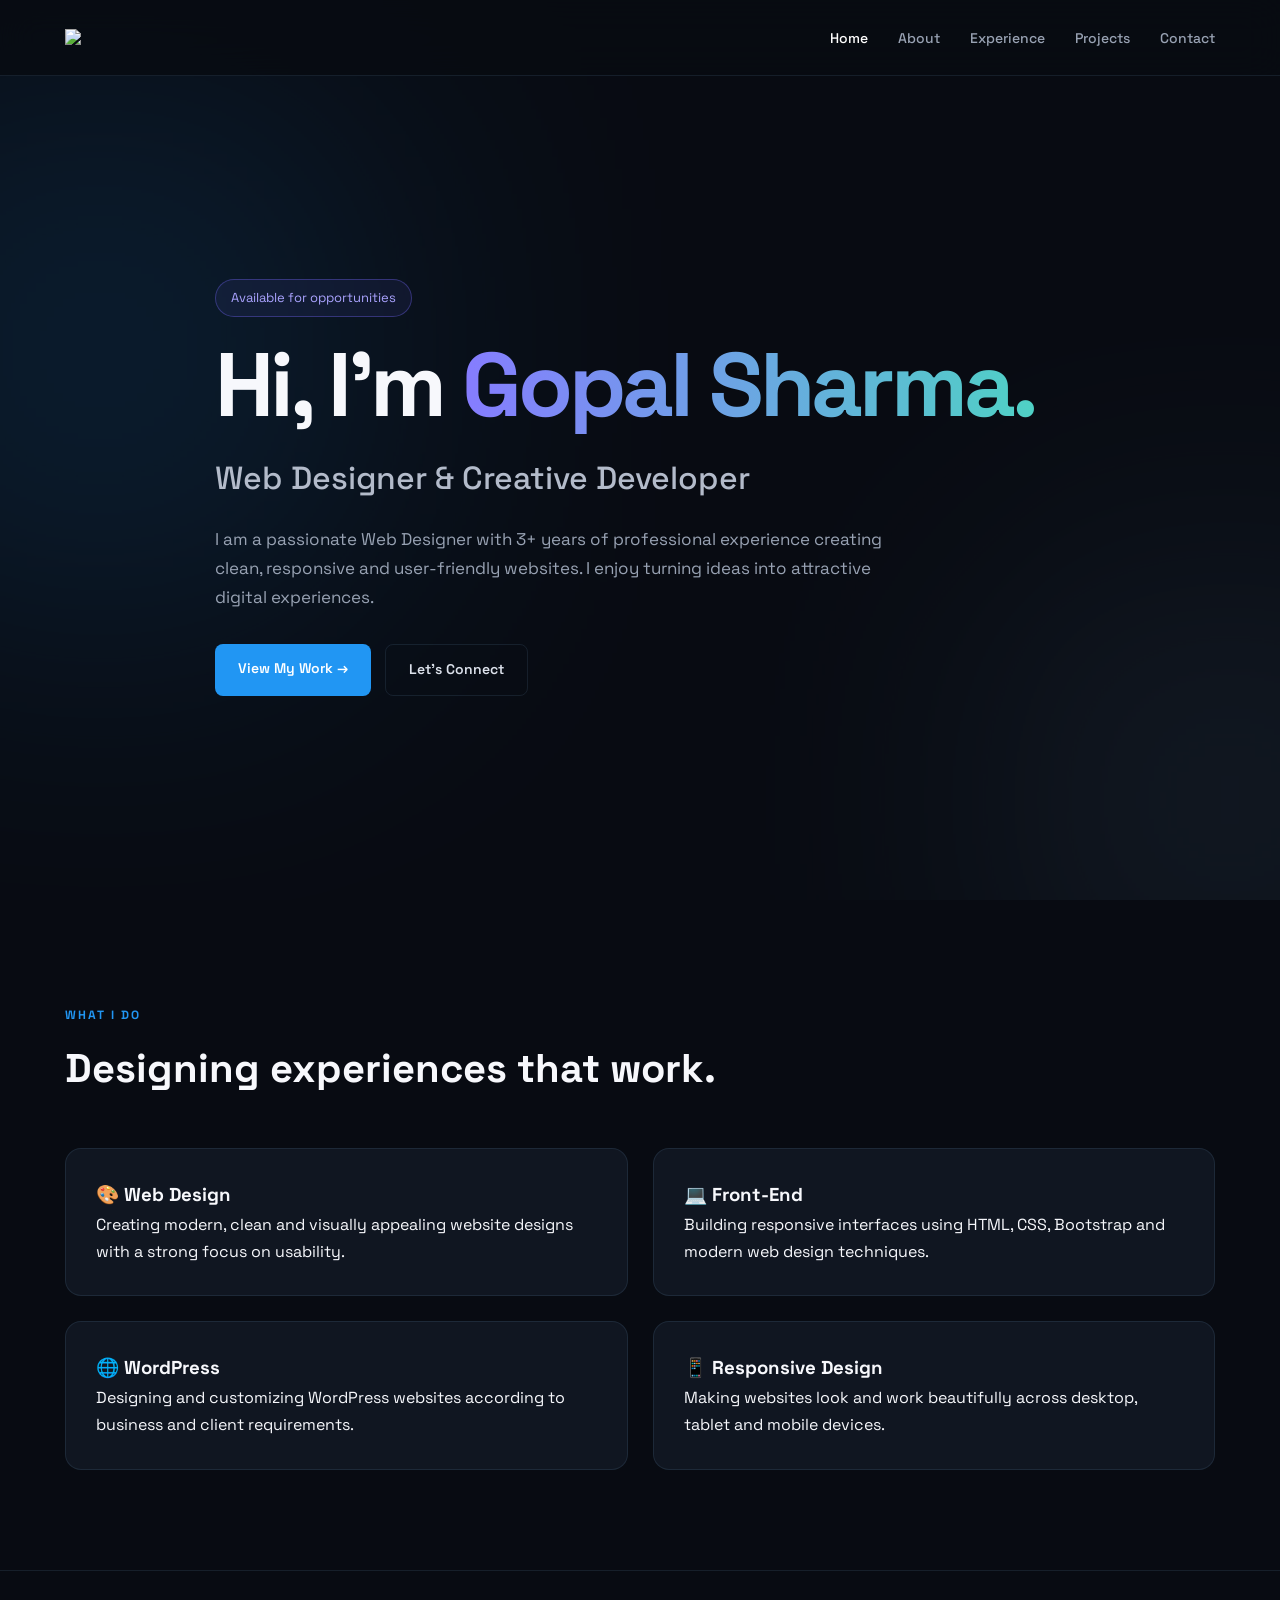
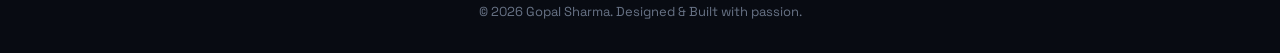
==== index.html @ 0bacd946 "Update index.html" ====
<!DOCTYPE html>
<html lang="en">
<head>
    <meta charset="UTF-8">
    <meta name="viewport" content="width=device-width, initial-scale=1.0">
    <title>Gopal Sharma | Web Designer</title>
    <meta name="description" content="Gopal Sharma - Web Designer with 3+ years of experience in HTML, CSS, Bootstrap and WordPress.">
    <link rel="stylesheet" href="style.css"> 
</head>

<body>

<nav class="navbar">
    <div class="container nav-inner">
        <a href="index.html" class="logo"><img src="images/logo.png"></a>

        <button class="menu-btn">☰</button>

        <ul class="nav-links">
            <li><a href="index.html" class="active">Home</a></li>
            <li><a href="about.html">About</a></li>
            <li><a href="experience.html">Experience</a></li>
            <li><a href="projects.html">Projects</a></li>
            <li><a href="contact.html">Contact</a></li>
        </ul>
    </div>
</nav>

<section class="hero">
    <div class="container hero-content">

        <span class="badge">Available for opportunities</span>

        <h1>
            Hi, I'm <span class="gradient">Gopal Sharma.</span>
        </h1>

        <h2>Web Designer & Creative Developer</h2>

        <p>
            I am a passionate Web Designer with 3+ years of professional
            experience creating clean, responsive and user-friendly websites.
            I enjoy turning ideas into attractive digital experiences.
        </p>

        <div class="buttons">
            <a href="projects.html" class="btn btn-primary">
                View My Work →
            </a>

            <a href="contact.html" class="btn btn-outline">
                Let's Connect
            </a>
        </div>

    </div>
</section>

<section>
    <div class="container">

        <div class="section-title">
            <small>What I Do</small>
            <h2>Designing experiences that work.</h2>
        </div>

        <div class="project-grid">

            <div class="card">
                <h3>🎨 Web Design</h3>
                <p>
                    Creating modern, clean and visually appealing
                    website designs with a strong focus on usability.
                </p>
            </div>

            <div class="card">
                <h3>💻 Front-End</h3>
                <p>
                    Building responsive interfaces using HTML, CSS,
                    Bootstrap and modern web design techniques.
                </p>
            </div>

            <div class="card">
                <h3>🌐 WordPress</h3>
                <p>
                    Designing and customizing WordPress websites
                    according to business and client requirements.
                </p>
            </div>

            <div class="card">
                <h3>📱 Responsive Design</h3>
                <p>
                    Making websites look and work beautifully across
                    desktop, tablet and mobile devices.
                </p>
            </div>

        </div>

    </div>
</section>

<footer>
    <div class="container">
        © 2026 Gopal Sharma. Designed & Built with passion.
    </div>
</footer>

<script src="script.js"></script>
</body>
</html>
---- style.css ----
@import url('https://fonts.googleapis.com/css2?family=Cinzel:wght@400..900&family=Cormorant+Garamond:ital,wght@0,300..700;1,300..700&family=Roboto:ital,wght@0,100..900;1,100..900&family=Space+Grotesk:wght@300..700&display=swap');
:root {
    /* Background */
    --bg: #080B12;
    --bg-soft: #0B1018;

    /* Cards */
    --card: #101621;
    --card2: #141B28;

    /* Text */
    --text: #F7F8FC;
    --muted: #98A2B3;
    --muted-light: #B8C0CF;

    /* Blue Brand Palette */
    --primary: #2196F3;
    --primary-dark: #0D47A1;
    --secondary: #90CAF9;
    --highlight: #E3F2FD;

    /* Gradient */
    --gradient: linear-gradient(
        100deg,
        #0D47A1 0%,
        #2196F3 50%,
        #90CAF9 100%
    );

    /* Borders */
    --border: rgba(144, 202, 249, 0.10);
    --border-hover: rgba(33, 150, 243, 0.50);

    --max: 1150px;
}

* {
    margin: 0;
    padding: 0;
    box-sizing: border-box;
}

html {
    scroll-behavior: smooth;
}

body {
    font-family: "Space Grotesk", sans-serif;
    background: var(--bg);
    color: var(--text);
    line-height: 1.7;
}

a {
    color: inherit;
    text-decoration: none;
}

img {
    max-width: 100%;
}

.container {
    width: min(var(--max), 90%);
    margin: auto;
}

/* ================= NAVBAR ================= */

.navbar {
    position: fixed;
    top: 0;
    left: 0;
    width: 100%;
    z-index: 1000;
    background: rgba(8, 11, 18, .82);
    backdrop-filter: blur(18px);
    border-bottom: 1px solid var(--border);
}

.nav-inner {
    height: 75px;
    display: flex;
    align-items: center;
    justify-content: space-between;
}

.logo {
    font-size: 24px;
    font-weight: 800;
}

.logo span {
    color: var(--primary);
}

.nav-links {
    display: flex;
    gap: 30px;
    list-style: none;
}

.nav-links a {
    color: var(--muted);
    font-size: 14px;
    font-weight: 500;
    transition: .3s;
}

.nav-links a:hover,
.nav-links a.active {
    color: white;
}

.menu-btn {
    display: none;
    border: 0;
    background: transparent;
    color: white;
    font-size: 28px;
    cursor: pointer;
}

/* ================= HERO ================= */

.hero {
    min-height: 100vh;
    display: flex;
    align-items: center;
    position: relative;
    overflow: hidden;
}

.hero:before {
    content: "";
    position: absolute;
    width: 500px;
    height: 500px;
    left: -150px;
    top: 100px;
    background: var(--primary);
    opacity: .16;
    filter: blur(150px);
}

.hero:after {
    content: "";
    position: absolute;
    width: 400px;
    height: 400px;
    right: -150px;
    bottom: -100px;
    background: var(--secondary);
    opacity: .10;
    filter: blur(140px);
}

.hero-content {
    position: relative;
    z-index: 2;
    padding-top: 75px;
    max-width: 850px;
}

.badge {
    display: inline-block;
    padding: 7px 15px;
    border: 1px solid rgba(117,103,255,.35);
    border-radius: 30px;
    color: #aaa3ff;
    background: rgba(117,103,255,.08);
    font-size: 13px;
    margin-bottom: 22px;
}

.hero h1 {
    font-size: clamp(50px, 8vw, 90px);
    line-height: 1.02;
    letter-spacing: -4px;
}

.gradient {
    background: linear-gradient(90deg, #867cff, #4fd1c5);
    -webkit-background-clip: text;
    -webkit-text-fill-color: transparent;
}

.hero h2 {
    font-size: clamp(22px, 3vw, 32px);
    color: #b3bbca;
    font-weight: 500;
    margin: 20px 0;
}

.hero p {
    max-width: 700px;
    color: var(--muted);
    font-size: 17px;
}

.buttons {
    display: flex;
    gap: 14px;
    margin-top: 32px;
    flex-wrap: wrap;
}

.btn {
    padding: 13px 23px;
    border-radius: 8px;
    font-size: 14px;
    font-weight: 600;
    display: inline-block;
    transition: .3s;
}

.btn-primary {
    background: var(--primary);
    color: white;
}

.btn-primary:hover {
    transform: translateY(-3px);
    box-shadow: 0 15px 35px rgba(117,103,255,.3);
}

.btn-outline {
    border: 1px solid var(--border);
    color: #dce1eb;
}

.btn-outline:hover {
    border-color: var(--primary);
    transform: translateY(-3px);
}

/* ================= SECTIONS ================= */

section {
    padding: 100px 0;
}

.page-header {
    padding: 160px 0 80px;
    background:
        radial-gradient(circle at 80% 30%, rgba(117,103,255,.15), transparent 30%);
}

.page-header h1 {
    font-size: clamp(42px, 7vw, 70px);
    line-height: 1.1;
}

.page-header p {
    color: var(--muted);
    margin-top: 15px;
    max-width: 650px;
}

.section-title {
    margin-bottom: 45px;
}

.section-title small {
    color: var(--primary);
    text-transform: uppercase;
    letter-spacing: 2px;
    font-size: 12px;
    font-weight: 700;
}

.section-title h2 {
    font-size: 40px;
    margin-top: 8px;
}

.section-title p {
    color: var(--muted);
    margin-top: 10px;
}

/* ================= CARDS ================= */

.card {
    background: var(--card);
    border: 1px solid var(--border);
    border-radius: 16px;
    padding: 30px;
    transition: .3s;
}

.card:hover {
    transform: translateY(-6px);
    border-color: rgba(117,103,255,.55);
}

/* ================= ABOUT ================= */

.about-grid {
    display: grid;
    grid-template-columns: 1.3fr .7fr;
    gap: 50px;
}

.about-text p {
    color: var(--muted);
    margin-bottom: 18px;
}

.info-list {
    list-style: none;
}

.info-list li {
    display: flex;
    justify-content: space-between;
    gap: 20px;
    padding: 14px 0;
    border-bottom: 1px solid var(--border);
}

.info-list li span:first-child {
    color: #707b8e;
}

.info-list li span:last-child {
    text-align: right;
    color: #e5e9f1;
}

/* ================= SKILLS ================= */

.skills {
    display: flex;
    flex-wrap: wrap;
    gap: 12px;
}

.skill {
    background: var(--card2);
    border: 1px solid var(--border);
    padding: 11px 19px;
    border-radius: 30px;
    color: #d6dce7;
    transition: .3s;
}

.skill:hover {
    border-color: var(--primary);
    color: white;
    transform: translateY(-3px);
}

/* ================= EXPERIENCE ================= */

.timeline {
    max-width: 850px;
    border-left: 2px solid #252d3c;
    padding-left: 35px;
}

.timeline-item {
    position: relative;
    margin-bottom: 50px;
}

.timeline-item:before {
    content: "";
    width: 14px;
    height: 14px;
    background: var(--primary);
    border-radius: 50%;
    position: absolute;
    left: -43px;
    top: 7px;
    box-shadow: 0 0 0 6px var(--bg);
}

.timeline-item h3 {
    font-size: 22px;
}

.timeline-item .company {
    color: var(--secondary);
    font-weight: 600;
}

.timeline-item .date {
    color: var(--primary);
    font-size: 13px;
    margin: 5px 0 12px;
}

.timeline-item p {
    color: var(--muted);
}

/* ================= PROJECTS ================= */

.project-grid {
    display: grid;
    grid-template-columns: repeat(2, 1fr);
    gap: 25px;
}

.project-number {
    color: var(--primary);
    font-size: 13px;
    font-weight: 700;
}

.project h3 {
    font-size: 23px;
    margin: 12px 0;
}

.project p {
    color: var(--muted);
}

.tech {
    color: var(--secondary);
    font-size: 13px;
    margin: 20px 0;
}

/* ================= CONTACT ================= */

.contact-grid {
    display: grid;
    grid-template-columns: .8fr 1.2fr;
    gap: 30px;
}

.contact-item {
    display: flex;
    align-items: center;
    gap: 18px;
    margin-bottom: 25px;
}

.contact-icon {
    width: 45px;
    height: 45px;
    border-radius: 10px;
    background: rgba(117,103,255,.12);
    display: grid;
    place-items: center;
    color: var(--primary);
}

.contact-item small {
    color: #687488;
}

.contact-item p {
    color: #e5e8ef;
}

.contact-form input,
.contact-form textarea {
    width: 100%;
    background: #0b1018;
    border: 1px solid var(--border);
    border-radius: 8px;
    padding: 14px;
    color: white;
    margin-bottom: 15px;
    font-family: "Space Grotesk", sans-serif;
    outline: none;
}

.contact-form input:focus,
.contact-form textarea:focus {
    border-color: var(--primary);
}

.contact-form textarea {
    height: 150px;
    resize: vertical;
}

/* ================= FOOTER ================= */

footer {
    border-top: 1px solid var(--border);
    padding: 30px 0;
    text-align: center;
    color: #687386;
    font-size: 13px;
}

/* ================= RESPONSIVE ================= */

@media(max-width: 800px) {

    .nav-links {
        display: none;
        position: absolute;
        top: 75px;
        left: 0;
        width: 100%;
        background: #0a0e16;
        flex-direction: column;
        padding: 25px;
        gap: 20px;
    }

    .nav-links.show {
        display: flex;
    }

    .menu-btn {
        display: block;
    }

    .about-grid,
    .contact-grid,
    .project-grid {
        grid-template-columns: 1fr;
    }

    .hero h1 {
        letter-spacing: -2px;
    }

    section {
        padding: 75px 0;
    }
}
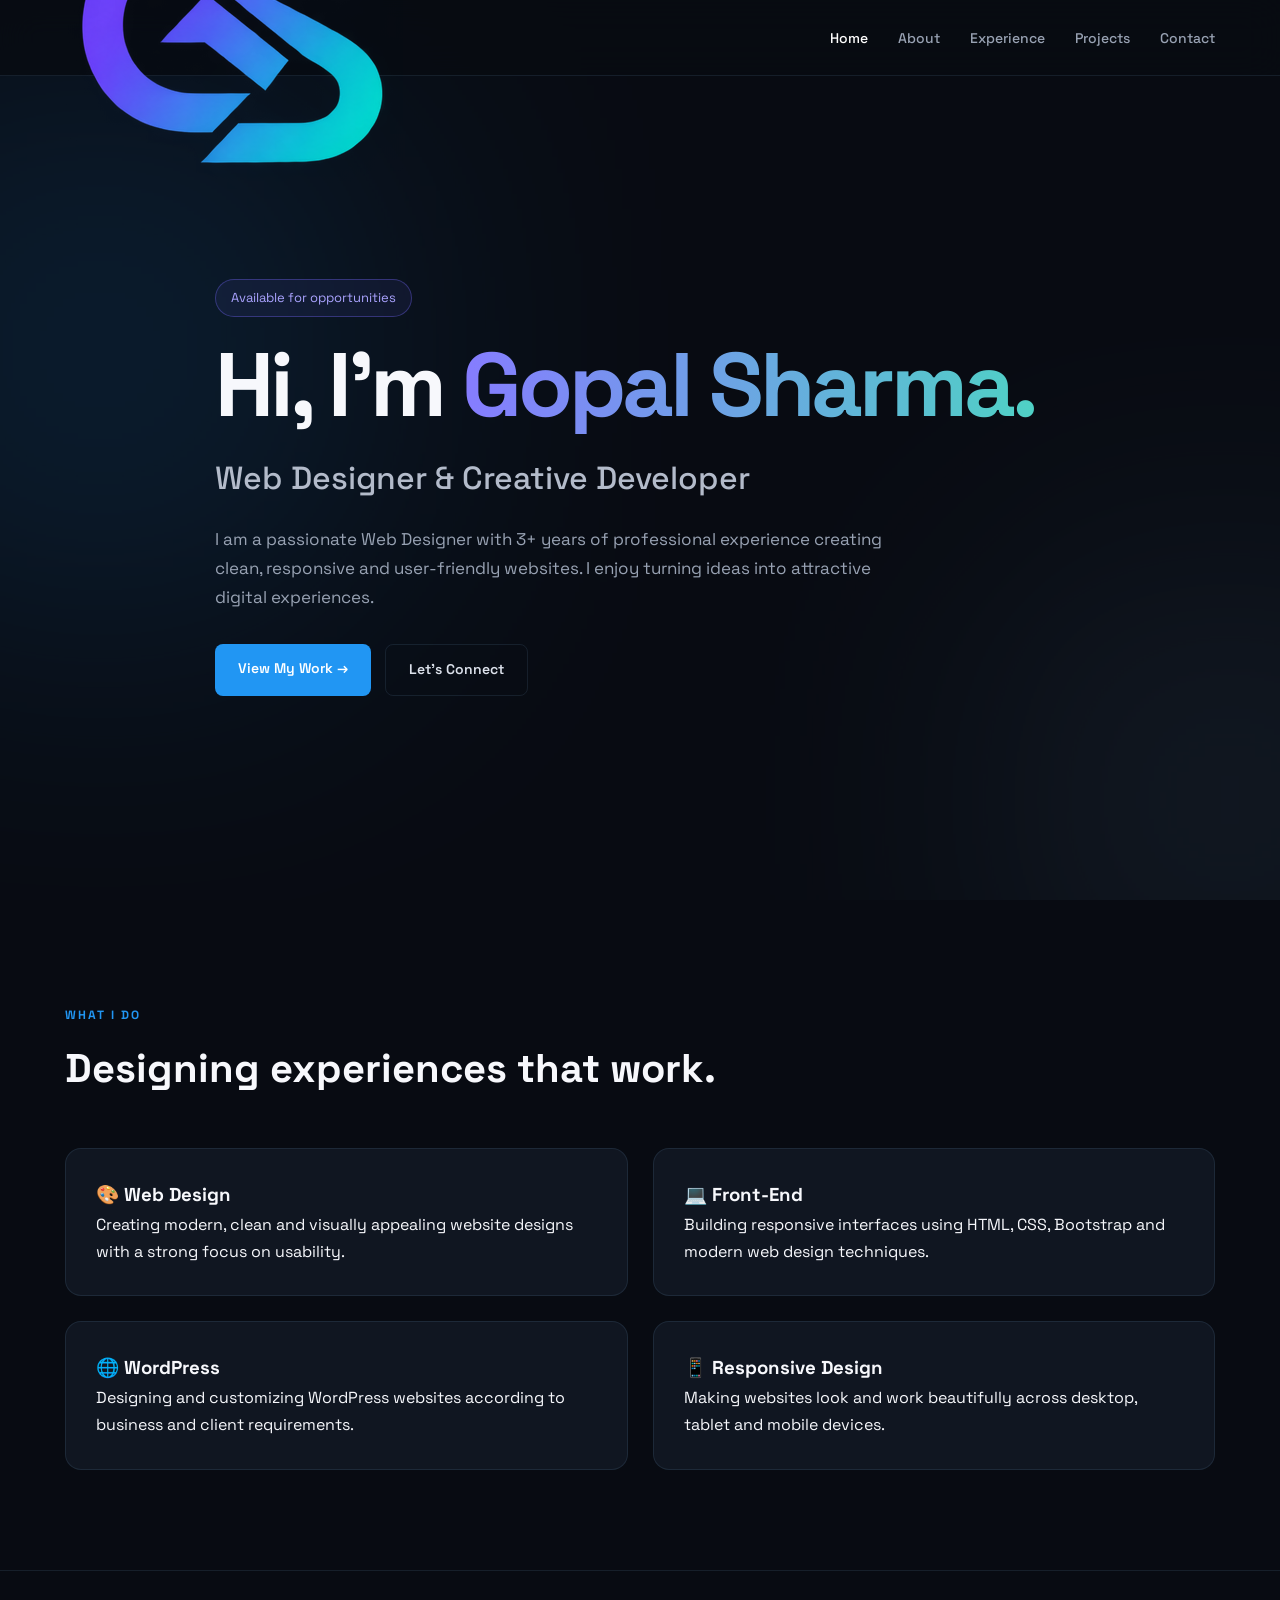
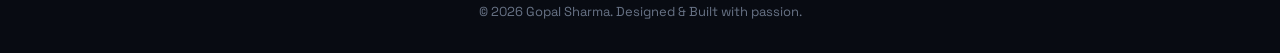
==== commit 03246cc9: "Update index.html" ====
--- a/index.html
+++ b/index.html
@@ -12,7 +12,7 @@
 
 <nav class="navbar">
     <div class="container nav-inner">
-        <a href="index.html" class="logo"><img src="images/logo.png"></a>
+        <a href="index.html" class="logo"><img src="Logo.png"></a>
 
         <button class="menu-btn">☰</button>
 
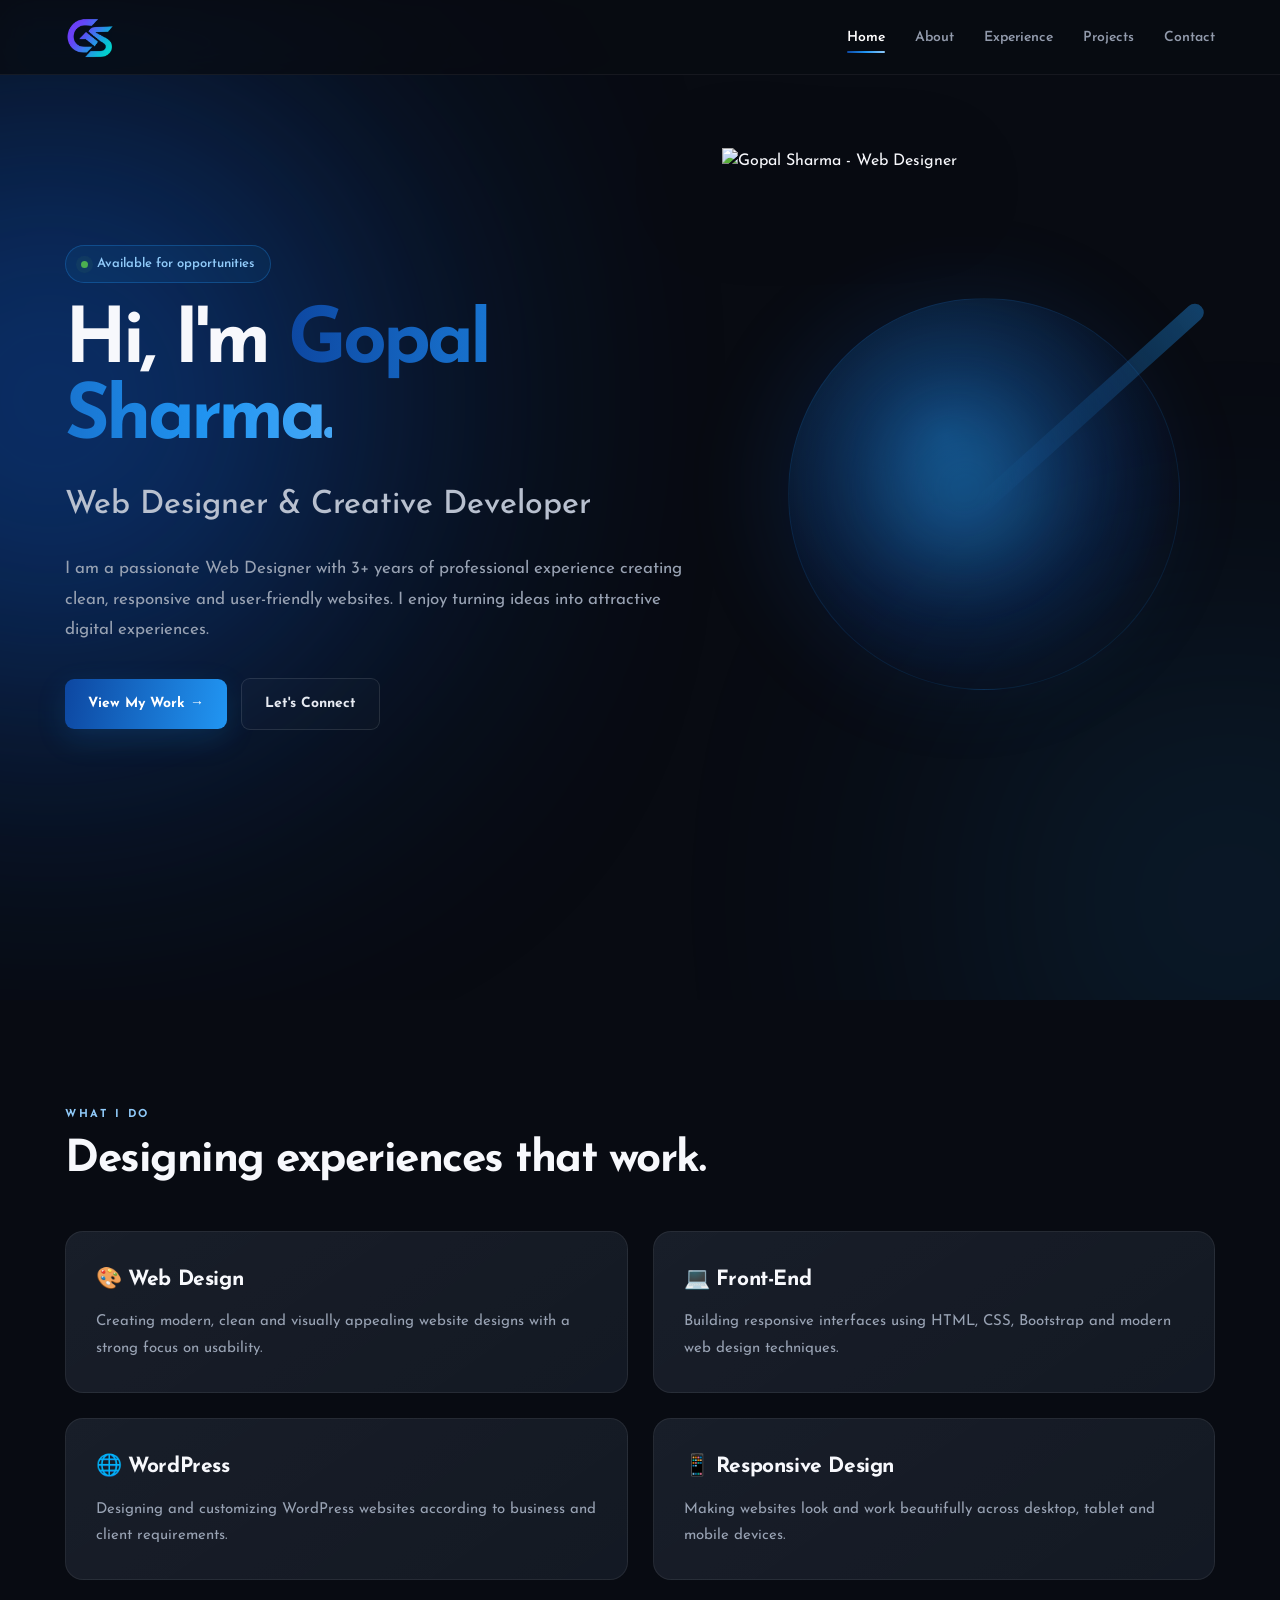
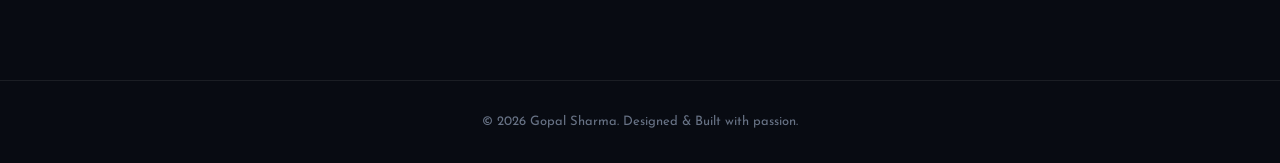
==== commit f2463b5c: "Update index.html" ====
--- a/index.html
+++ b/index.html
@@ -27,32 +27,47 @@
 </nav>
 
 <section class="hero">
-    <div class="container hero-content">
+    <div class="container">
+        <div class="hero-img-content">
+            <div class="hero-content">
+                <span class="badge">
+                    Available for opportunities
+                </span>
+                <h1>
+                    Hi, I'm
+                    <span class="gradient">
+                        Gopal Sharma.
+                    </span>
+                </h1>
+                <h2>
+                    Web Designer & Creative Developer
+                </h2>
+                <p>
+                    I am a passionate Web Designer with 3+ years of
+                    professional experience creating clean, responsive
+                    and user-friendly websites. I enjoy turning ideas
+                    into attractive digital experiences.
+                </p>
+                <div class="buttons">
+                    <a href="projects.html"
+                       class="btn btn-primary">
+                        View My Work →
+                    </a>
+                    <a href="contact.html"
+                       class="btn btn-outline">
+                        Let's Connect
+                    </a>
+                </div>
+            </div>
 
-        <span class="badge">Available for opportunities</span>
-
-        <h1>
-            Hi, I'm <span class="gradient">Gopal Sharma.</span>
-        </h1>
-
-        <h2>Web Designer & Creative Developer</h2>
-
-        <p>
-            I am a passionate Web Designer with 3+ years of professional
-            experience creating clean, responsive and user-friendly websites.
-            I enjoy turning ideas into attractive digital experiences.
-        </p>
-
-        <div class="buttons">
-            <a href="projects.html" class="btn btn-primary">
-                View My Work →
-            </a>
-
-            <a href="contact.html" class="btn btn-outline">
-                Let's Connect
-            </a>
+            <div class="hero_img">
+                <div class="hero_img_glow"></div>
+                <img
+                    src="assets/gopal-hero.png"
+                    alt="Gopal Sharma - Web Designer"
+                >
+            </div>
         </div>
-
     </div>
 </section>
 
--- a/style.css
+++ b/style.css
@@ -1,38 +1,43 @@
-@import url('https://fonts.googleapis.com/css2?family=Cinzel:wght@400..900&family=Cormorant+Garamond:ital,wght@0,300..700;1,300..700&family=Roboto:ital,wght@0,100..900;1,100..900&family=Space+Grotesk:wght@300..700&display=swap');
+@import url('https://fonts.googleapis.com/css2?family=Josefin+Sans:wght@300;400;500;600;700&display=swap');
+
+
+/* =========================================================
+   ROOT
+========================================================= */
+
 :root {
-    /* Background */
-    --bg: #080B12;
-    --bg-soft: #0B1018;
-
-    /* Cards */
+    --bg: #080b12;
+    --bg-soft: #0b1018;
+
     --card: #101621;
-    --card2: #141B28;
-
-    /* Text */
-    --text: #F7F8FC;
-    --muted: #98A2B3;
-    --muted-light: #B8C0CF;
-
-    /* Blue Brand Palette */
-    --primary: #2196F3;
-    --primary-dark: #0D47A1;
-    --secondary: #90CAF9;
-    --highlight: #E3F2FD;
-
-    /* Gradient */
+    --card2: #141b28;
+
+    --text: #f7f8fc;
+    --muted: #98a2b3;
+    --muted-light: #b8c0cf;
+
+    --primary: #2196f3;
+    --primary-dark: #0d47a1;
+    --secondary: #90caf9;
+
+    --border: rgba(255, 255, 255, 0.08);
+
     --gradient: linear-gradient(
         100deg,
-        #0D47A1 0%,
-        #2196F3 50%,
-        #90CAF9 100%
+        #0d47a1 0%,
+        #2196f3 50%,
+        #90caf9 100%
     );
 
-    /* Borders */
-    --border: rgba(144, 202, 249, 0.10);
-    --border-hover: rgba(33, 150, 243, 0.50);
-
-    --max: 1150px;
-}
+    --max-width: 1150px;
+
+    --nav-height: 75px;
+}
+
+
+/* =========================================================
+   RESET
+========================================================= */
 
 * {
     margin: 0;
@@ -42,13 +47,27 @@
 
 html {
     scroll-behavior: smooth;
+    scroll-padding-top: 90px;
 }
 
 body {
-    font-family: "Space Grotesk", sans-serif;
+    font-family: "Josefin Sans", sans-serif;
+
     background: var(--bg);
     color: var(--text);
+
     line-height: 1.7;
+
+    overflow-x: hidden;
+
+    -webkit-font-smoothing: antialiased;
+
+    animation: pageFade 0.7s ease both;
+}
+
+body::selection {
+    background: var(--primary);
+    color: #fff;
 }
 
 a {
@@ -58,252 +77,932 @@
 
 img {
     max-width: 100%;
-}
+    display: block;
+}
+
+button,
+input,
+textarea {
+    font: inherit;
+}
+
+button {
+    cursor: pointer;
+}
+
+
+/* =========================================================
+   CONTAINER
+========================================================= */
 
 .container {
-    width: min(var(--max), 90%);
-    margin: auto;
-}
-
-/* ================= NAVBAR ================= */
+    width: min(var(--max-width), 90%);
+    margin: 0 auto;
+}
+
+
+/* =========================================================
+   TYPOGRAPHY
+========================================================= */
+
+h1,
+h2,
+h3,
+h4,
+h5,
+h6 {
+    font-family: "Josefin Sans", sans-serif;
+    color: var(--text);
+}
+
+p {
+    color: var(--muted);
+}
+
+
+/* =========================================================
+   PAGE ANIMATION
+========================================================= */
+
+@keyframes pageFade {
+    from {
+        opacity: 0;
+    }
+
+    to {
+        opacity: 1;
+    }
+}
+
+
+/* =========================================================
+   NAVBAR
+========================================================= */
 
 .navbar {
     position: fixed;
+
     top: 0;
     left: 0;
+
     width: 100%;
+    height: var(--nav-height);
+
     z-index: 1000;
-    background: rgba(8, 11, 18, .82);
-    backdrop-filter: blur(18px);
-    border-bottom: 1px solid var(--border);
+
+    background: rgba(8, 11, 18, 0.82);
+
+    backdrop-filter: blur(20px);
+    -webkit-backdrop-filter: blur(20px);
+
+    border-bottom: 1px solid rgba(255, 255, 255, 0.06);
 }
 
 .nav-inner {
-    height: 75px;
+    height: var(--nav-height);
+
     display: flex;
     align-items: center;
     justify-content: space-between;
 }
 
+
+/* LOGO */
+
 .logo {
-    font-size: 24px;
-    font-weight: 800;
-}
-
-.logo span {
-    color: var(--primary);
-}
+    display: flex;
+    align-items: center;
+
+    font-size: 25px;
+    font-weight: 700;
+
+    letter-spacing: -0.8px;
+
+    transition: 0.3s ease;
+}
+
+.logo img {
+    height: 45px;
+    width: auto;
+
+    object-fit: contain;
+
+    transition:
+        transform 0.35s ease,
+        filter 0.35s ease;
+}
+
+.logo:hover img {
+    transform: scale(1.05);
+
+    filter:
+        drop-shadow(0 0 10px rgba(33, 150, 243, 0.35));
+}
+
+
+/* NAV LINKS */
 
 .nav-links {
     display: flex;
+    align-items: center;
+
     gap: 30px;
+
     list-style: none;
 }
 
 .nav-links a {
-    color: var(--muted);
+    position: relative;
+
+    color: #929bac;
+
     font-size: 14px;
-    font-weight: 500;
-    transition: .3s;
+    font-weight: 600;
+
+    transition:
+        color 0.25s ease,
+        transform 0.25s ease;
+}
+
+.nav-links a::after {
+    content: "";
+
+    position: absolute;
+
+    left: 0;
+    bottom: -8px;
+
+    width: 0;
+    height: 2px;
+
+    border-radius: 5px;
+
+    background: var(--gradient);
+
+    transition: width 0.3s ease;
 }
 
 .nav-links a:hover,
 .nav-links a.active {
-    color: white;
-}
+    color: #fff;
+}
+
+.nav-links a:hover::after,
+.nav-links a.active::after {
+    width: 100%;
+}
+
+
+/* MOBILE MENU BUTTON */
 
 .menu-btn {
     display: none;
+
     border: 0;
+    outline: 0;
+
     background: transparent;
-    color: white;
+
+    color: #fff;
+
     font-size: 28px;
+
     cursor: pointer;
-}
-
-/* ================= HERO ================= */
+
+    transition: 0.3s ease;
+}
+
+.menu-btn:hover {
+    color: var(--primary);
+    transform: scale(1.05);
+}
+
+
+/* =========================================================
+   HERO
+========================================================= */
 
 .hero {
+    position: relative;
+
     min-height: 100vh;
+
     display: flex;
     align-items: center;
-    position: relative;
+
     overflow: hidden;
-}
-
-.hero:before {
+
+    isolation: isolate;
+
+    padding-top: var(--nav-height);
+}
+
+
+/* LEFT BLUE GLOW */
+
+.hero::before {
     content: "";
+
     position: absolute;
+
+    width: 600px;
+    height: 600px;
+
+    left: -250px;
+    top: 100px;
+
+    background: #0d47a1;
+
+    filter: blur(160px);
+
+    opacity: 0.8;
+
+    border-radius: 50%;
+
+    z-index: -2;
+
+    animation: blueGlow 8s ease-in-out infinite alternate;
+}
+
+
+/* RIGHT BLUE GLOW */
+
+.hero::after {
+    content: "";
+
+    position: absolute;
+
     width: 500px;
     height: 500px;
-    left: -150px;
-    top: 100px;
-    background: var(--primary);
-    opacity: .16;
+
+    right: -200px;
+    bottom: -150px;
+
+    background: #2196f3;
+
+    opacity: 0.15;
+
     filter: blur(150px);
-}
-
-.hero:after {
-    content: "";
-    position: absolute;
-    width: 400px;
-    height: 400px;
-    right: -150px;
-    bottom: -100px;
-    background: var(--secondary);
-    opacity: .10;
-    filter: blur(140px);
-}
+
+    border-radius: 50%;
+
+    z-index: -2;
+
+    animation: cyanGlow 9s ease-in-out infinite alternate;
+}
+
+
+/* =========================================================
+   HERO TWO COLUMN
+========================================================= */
+
+.hero-img-content {
+    width: 100%;
+
+    min-height: calc(100vh - var(--nav-height));
+
+    display: grid;
+
+    grid-template-columns:
+        minmax(0, 1.12fr)
+        minmax(400px, 0.88fr);
+
+    align-items: center;
+
+    gap: 30px;
+
+    position: relative;
+}
+
+
+/* =========================================================
+   HERO CONTENT - LEFT
+========================================================= */
 
 .hero-content {
     position: relative;
-    z-index: 2;
-    padding-top: 75px;
-    max-width: 850px;
-}
+
+    z-index: 5;
+
+    width: 100%;
+    max-width: 720px;
+
+    padding: 50px 0;
+
+    animation:
+        heroReveal 1s
+        cubic-bezier(.22, 1, .36, 1)
+        both;
+}
+
+
+/* =========================================================
+   BADGE
+========================================================= */
 
 .badge {
-    display: inline-block;
+    display: inline-flex;
+
+    align-items: center;
+
     padding: 7px 15px;
-    border: 1px solid rgba(117,103,255,.35);
+
+    border: 1px solid rgba(33, 150, 243, 0.30);
+
     border-radius: 30px;
-    color: #aaa3ff;
-    background: rgba(117,103,255,.08);
+
+    color: var(--secondary);
+
+    background: rgba(33, 150, 243, 0.08);
+
     font-size: 13px;
+    font-weight: 600;
+
     margin-bottom: 22px;
-}
+
+    animation:
+        badgeReveal 0.8s
+        ease 0.15s both;
+}
+
+.badge::before {
+    content: "";
+
+    width: 7px;
+    height: 7px;
+
+    margin-right: 9px;
+
+    background: #4caf50;
+
+    border-radius: 50%;
+
+    box-shadow:
+        0 0 0 5px rgba(76, 175, 80, 0.08);
+
+    animation: pulseDot 2s ease-in-out infinite;
+}
+
+
+/* =========================================================
+   HERO TITLE
+========================================================= */
 
 .hero h1 {
-    font-size: clamp(50px, 8vw, 90px);
-    line-height: 1.02;
+    font-size: clamp(52px, 6vw, 82px);
+
+    line-height: 0.98;
+
     letter-spacing: -4px;
-}
+
+    font-weight: 700;
+
+    margin: 0;
+
+    animation:
+        headingReveal 0.9s
+        ease 0.25s both;
+}
+
+
+/* GRADIENT TEXT */
 
 .gradient {
-    background: linear-gradient(90deg, #867cff, #4fd1c5);
+    background:
+        linear-gradient(
+            90deg,
+            #0d47a1,
+            #2196f3,
+            #90caf9,
+            #2196f3,
+            #0d47a1
+        );
+
+    background-size: 300% 100%;
+
     -webkit-background-clip: text;
     -webkit-text-fill-color: transparent;
-}
+
+    background-clip: text;
+
+    animation: gradientMove 6s ease infinite;
+}
+
+
+/* =========================================================
+   HERO SUBTITLE
+========================================================= */
 
 .hero h2 {
-    font-size: clamp(22px, 3vw, 32px);
-    color: #b3bbca;
+    font-size: clamp(22px, 2.6vw, 32px);
+
+    color: var(--muted-light);
+
     font-weight: 500;
-    margin: 20px 0;
-}
+
+    margin: 22px 0;
+
+    animation:
+        headingReveal 0.9s
+        ease 0.4s both;
+}
+
+
+/* =========================================================
+   HERO DESCRIPTION
+========================================================= */
 
 .hero p {
-    max-width: 700px;
+    max-width: 680px;
+
     color: var(--muted);
+
     font-size: 17px;
-}
+
+    line-height: 1.8;
+
+    animation:
+        headingReveal 0.9s
+        ease 0.5s both;
+}
+
+
+/* =========================================================
+   BUTTONS
+========================================================= */
 
 .buttons {
     display: flex;
+
+    align-items: center;
+
     gap: 14px;
+
     margin-top: 32px;
+
     flex-wrap: wrap;
+
+    animation:
+        headingReveal 0.9s
+        ease 0.6s both;
 }
 
 .btn {
+    position: relative;
+
     padding: 13px 23px;
-    border-radius: 8px;
+
+    border-radius: 9px;
+
     font-size: 14px;
-    font-weight: 600;
-    display: inline-block;
-    transition: .3s;
-}
+
+    font-weight: 700;
+
+    display: inline-flex;
+
+    align-items: center;
+    justify-content: center;
+
+    overflow: hidden;
+
+    transition:
+        transform 0.3s ease,
+        box-shadow 0.3s ease,
+        border-color 0.3s ease,
+        background 0.3s ease;
+}
+
+
+/* PRIMARY BUTTON */
 
 .btn-primary {
-    background: var(--primary);
-    color: white;
+    background:
+        linear-gradient(
+            100deg,
+            #0d47a1,
+            #2196f3
+        );
+
+    color: #fff;
+
+    box-shadow:
+        0 10px 30px rgba(33, 150, 243, 0.16);
+}
+
+.btn-primary::before {
+    content: "";
+
+    position: absolute;
+
+    top: 0;
+    left: -120%;
+
+    width: 70%;
+    height: 100%;
+
+    background:
+        linear-gradient(
+            90deg,
+            transparent,
+            rgba(255, 255, 255, 0.20),
+            transparent
+        );
+
+    transform: skewX(-20deg);
+
+    transition: left 0.6s ease;
+}
+
+.btn-primary:hover::before {
+    left: 140%;
 }
 
 .btn-primary:hover {
-    transform: translateY(-3px);
-    box-shadow: 0 15px 35px rgba(117,103,255,.3);
-}
+    transform: translateY(-4px);
+
+    box-shadow:
+        0 18px 40px rgba(33, 150, 243, 0.28);
+}
+
+
+/* OUTLINE BUTTON */
 
 .btn-outline {
-    border: 1px solid var(--border);
-    color: #dce1eb;
+    border: 1px solid rgba(255, 255, 255, 0.11);
+
+    color: #e6eaf2;
+
+    background: rgba(255, 255, 255, 0.02);
 }
 
 .btn-outline:hover {
-    border-color: var(--primary);
-    transform: translateY(-3px);
-}
-
-/* ================= SECTIONS ================= */
+    transform: translateY(-4px);
+
+    border-color: rgba(33, 150, 243, 0.55);
+
+    background: rgba(33, 150, 243, 0.06);
+
+    box-shadow:
+        0 12px 30px rgba(33, 150, 243, 0.08);
+}
+
+
+/* =========================================================
+   HERO IMAGE - RIGHT
+========================================================= */
+
+.hero_img {
+    position: relative;
+
+    width: 100%;
+
+    height: 680px;
+
+    display: flex;
+
+    align-items: flex-end;
+    justify-content: center;
+
+    z-index: 3;
+
+    animation:
+        heroImageReveal 1s
+        cubic-bezier(.22, 1, .36, 1)
+        0.15s both;
+}
+
+
+/* IMAGE */
+
+.hero_img img {
+    position: relative;
+
+    z-index: 5;
+
+    width: 100%;
+
+    max-width: 540px;
+
+    height: 100%;
+
+    object-fit: contain;
+
+    object-position: center bottom;
+
+    filter:
+        drop-shadow(
+            0 25px 45px
+            rgba(0, 0, 0, 0.50)
+        );
+
+    transition:
+        transform 0.5s ease,
+        filter 0.5s ease;
+}
+
+.hero_img:hover img {
+    transform:
+        translateY(-8px)
+        scale(1.015);
+
+    filter:
+        drop-shadow(
+            0 30px 55px
+            rgba(0, 0, 0, 0.55)
+        )
+        drop-shadow(
+            0 0 30px
+            rgba(33, 150, 243, 0.15)
+        );
+}
+
+
+/* =========================================================
+   IMAGE GLOW
+========================================================= */
+
+.hero_img_glow {
+    position: absolute;
+
+    width: 480px;
+    height: 480px;
+
+    right: 10px;
+    top: 100px;
+
+    border-radius: 50%;
+
+    background:
+        radial-gradient(
+            circle,
+            rgba(33, 150, 243, 0.40) 0%,
+            rgba(13, 71, 161, 0.20) 35%,
+            transparent 72%
+        );
+
+    filter: blur(25px);
+
+    z-index: 1;
+
+    animation:
+        imageGlow 5s ease-in-out infinite alternate;
+}
+
+
+/* =========================================================
+   IMAGE DECORATIVE CIRCLE
+========================================================= */
+
+.hero_img::before {
+    content: "";
+
+    position: absolute;
+
+    width: 390px;
+    height: 390px;
+
+    right: 35px;
+    top: 150px;
+
+    border-radius: 50%;
+
+    background:
+        radial-gradient(
+            circle at 40% 35%,
+            rgba(33, 150, 243, 0.35),
+            rgba(13, 71, 161, 0.10) 55%,
+            transparent 72%
+        );
+
+    border:
+        1px solid
+        rgba(33, 150, 243, 0.12);
+
+    z-index: 0;
+}
+
+
+/* =========================================================
+   IMAGE DECORATIVE LINE
+========================================================= */
+
+.hero_img::after {
+    content: "";
+
+    position: absolute;
+
+    width: 300px;
+    height: 18px;
+
+    right: -25px;
+    top: 250px;
+
+    border-radius: 30px;
+
+    background:
+        linear-gradient(
+            90deg,
+            transparent,
+            rgba(33, 150, 243, 0.25),
+            rgba(33, 150, 243, 0.60)
+        );
+
+    transform: rotate(-42deg);
+
+    opacity: 0.65;
+
+    z-index: 0;
+}
+
+
+/* =========================================================
+   GENERAL SECTIONS
+========================================================= */
 
 section {
+    position: relative;
+
     padding: 100px 0;
 }
+
+
+/* =========================================================
+   PAGE HEADER
+========================================================= */
 
 .page-header {
     padding: 160px 0 80px;
+
     background:
-        radial-gradient(circle at 80% 30%, rgba(117,103,255,.15), transparent 30%);
+        radial-gradient(
+            circle at 80% 30%,
+            rgba(33, 150, 243, 0.15),
+            transparent 30%
+        );
 }
 
 .page-header h1 {
     font-size: clamp(42px, 7vw, 70px);
-    line-height: 1.1;
+
+    line-height: 1.05;
+
+    letter-spacing: -2.5px;
 }
 
 .page-header p {
     color: var(--muted);
+
     margin-top: 15px;
+
     max-width: 650px;
 }
+
+
+/* =========================================================
+   SECTION TITLE
+========================================================= */
 
 .section-title {
     margin-bottom: 45px;
+
+    animation:
+        sectionReveal 0.8s ease both;
 }
 
 .section-title small {
-    color: var(--primary);
+    color: var(--secondary);
+
     text-transform: uppercase;
-    letter-spacing: 2px;
-    font-size: 12px;
-    font-weight: 700;
+
+    letter-spacing: 2.5px;
+
+    font-size: 11px;
+
+    font-weight: 800;
 }
 
 .section-title h2 {
-    font-size: 40px;
+    font-size: clamp(32px, 5vw, 44px);
+
+    letter-spacing: -1.5px;
+
+    line-height: 1.15;
+
     margin-top: 8px;
 }
 
 .section-title p {
     color: var(--muted);
+
     margin-top: 10px;
-}
-
-/* ================= CARDS ================= */
+
+    max-width: 650px;
+}
+
+
+/* =========================================================
+   CARDS
+========================================================= */
 
 .card {
-    background: var(--card);
-    border: 1px solid var(--border);
-    border-radius: 16px;
+    position: relative;
+
+    background:
+        linear-gradient(
+            145deg,
+            rgba(255, 255, 255, 0.035),
+            rgba(255, 255, 255, 0.01)
+        ),
+        var(--card);
+
+    border:
+        1px solid
+        rgba(255, 255, 255, 0.07);
+
+    border-radius: 18px;
+
     padding: 30px;
-    transition: .3s;
+
+    overflow: hidden;
+
+    opacity: 0;
+
+    animation:
+        cardReveal 0.7s ease forwards;
+
+    transition:
+        transform 0.35s ease,
+        border-color 0.35s ease,
+        box-shadow 0.35s ease;
+}
+
+.card::before {
+    content: "";
+
+    position: absolute;
+
+    top: 0;
+    left: 0;
+
+    width: 100%;
+    height: 2px;
+
+    background: var(--gradient);
+
+    transform: scaleX(0);
+
+    transform-origin: left;
+
+    transition: transform 0.4s ease;
+}
+
+.card:hover::before {
+    transform: scaleX(1);
 }
 
 .card:hover {
-    transform: translateY(-6px);
-    border-color: rgba(117,103,255,.55);
-}
-
-/* ================= ABOUT ================= */
+    transform: translateY(-8px);
+
+    border-color:
+        rgba(33, 150, 243, 0.40);
+
+    box-shadow:
+        0 20px 50px rgba(0, 0, 0, 0.30),
+        0 0 35px rgba(33, 150, 243, 0.07);
+}
+
+.card h3 {
+    font-size: 21px;
+
+    margin-bottom: 12px;
+
+    letter-spacing: -0.4px;
+}
+
+.card p {
+    color: var(--muted);
+
+    font-size: 15px;
+
+    line-height: 1.75;
+}
+
+
+/* =========================================================
+   ABOUT
+========================================================= */
 
 .about-grid {
     display: grid;
-    grid-template-columns: 1.3fr .7fr;
+
+    grid-template-columns: 1.3fr 0.7fr;
+
     gap: 50px;
 }
 
 .about-text p {
     color: var(--muted);
+
     margin-bottom: 18px;
 }
 
@@ -313,10 +1012,15 @@
 
 .info-list li {
     display: flex;
+
     justify-content: space-between;
+
     gap: 20px;
+
     padding: 14px 0;
-    border-bottom: 1px solid var(--border);
+
+    border-bottom:
+        1px solid var(--border);
 }
 
 .info-list li span:first-child {
@@ -325,55 +1029,98 @@
 
 .info-list li span:last-child {
     text-align: right;
+
     color: #e5e9f1;
-}
-
-/* ================= SKILLS ================= */
+
+    font-weight: 500;
+}
+
+
+/* =========================================================
+   SKILLS
+========================================================= */
 
 .skills {
     display: flex;
+
     flex-wrap: wrap;
+
     gap: 12px;
 }
 
 .skill {
     background: var(--card2);
-    border: 1px solid var(--border);
+
+    border:
+        1px solid var(--border);
+
     padding: 11px 19px;
+
     border-radius: 30px;
+
     color: #d6dce7;
-    transition: .3s;
+
+    font-size: 14px;
+
+    font-weight: 600;
+
+    transition:
+        border-color 0.3s ease,
+        color 0.3s ease,
+        transform 0.3s ease,
+        background 0.3s ease;
 }
 
 .skill:hover {
-    border-color: var(--primary);
-    color: white;
+    border-color:
+        rgba(33, 150, 243, 0.45);
+
+    color: #fff;
+
+    background:
+        rgba(33, 150, 243, 0.06);
+
     transform: translateY(-3px);
 }
 
-/* ================= EXPERIENCE ================= */
+
+/* =========================================================
+   EXPERIENCE
+========================================================= */
 
 .timeline {
     max-width: 850px;
-    border-left: 2px solid #252d3c;
+
+    border-left:
+        2px solid #252d3c;
+
     padding-left: 35px;
 }
 
 .timeline-item {
     position: relative;
+
     margin-bottom: 50px;
 }
 
-.timeline-item:before {
+.timeline-item::before {
     content: "";
+
     width: 14px;
     height: 14px;
+
     background: var(--primary);
+
     border-radius: 50%;
+
     position: absolute;
+
     left: -43px;
     top: 7px;
-    box-shadow: 0 0 0 6px var(--bg);
+
+    box-shadow:
+        0 0 0 6px var(--bg),
+        0 0 18px rgba(33, 150, 243, 0.45);
 }
 
 .timeline-item h3 {
@@ -382,12 +1129,15 @@
 
 .timeline-item .company {
     color: var(--secondary);
-    font-weight: 600;
+
+    font-weight: 700;
 }
 
 .timeline-item .date {
     color: var(--primary);
+
     font-size: 13px;
+
     margin: 5px 0 12px;
 }
 
@@ -395,22 +1145,31 @@
     color: var(--muted);
 }
 
-/* ================= PROJECTS ================= */
+
+/* =========================================================
+   PROJECTS
+========================================================= */
 
 .project-grid {
     display: grid;
-    grid-template-columns: repeat(2, 1fr);
+
+    grid-template-columns:
+        repeat(2, 1fr);
+
     gap: 25px;
 }
 
 .project-number {
     color: var(--primary);
+
     font-size: 13px;
-    font-weight: 700;
+
+    font-weight: 800;
 }
 
 .project h3 {
     font-size: 23px;
+
     margin: 12px 0;
 }
 
@@ -420,33 +1179,58 @@
 
 .tech {
     color: var(--secondary);
+
     font-size: 13px;
+
+    font-weight: 600;
+
     margin: 20px 0;
 }
 
-/* ================= CONTACT ================= */
+
+/* =========================================================
+   CONTACT
+========================================================= */
 
 .contact-grid {
     display: grid;
-    grid-template-columns: .8fr 1.2fr;
+
+    grid-template-columns:
+        0.8fr 1.2fr;
+
     gap: 30px;
 }
 
 .contact-item {
     display: flex;
+
     align-items: center;
+
     gap: 18px;
+
     margin-bottom: 25px;
 }
 
 .contact-icon {
     width: 45px;
     height: 45px;
+
+    flex-shrink: 0;
+
     border-radius: 10px;
-    background: rgba(117,103,255,.12);
+
+    background:
+        rgba(33, 150, 243, 0.10);
+
     display: grid;
+
     place-items: center;
+
     color: var(--primary);
+
+    border:
+        1px solid
+        rgba(33, 150, 243, 0.10);
 }
 
 .contact-item small {
@@ -455,63 +1239,510 @@
 
 .contact-item p {
     color: #e5e8ef;
-}
+
+    font-size: 14px;
+}
+
+
+/* =========================================================
+   CONTACT FORM
+========================================================= */
 
 .contact-form input,
 .contact-form textarea {
     width: 100%;
-    background: #0b1018;
-    border: 1px solid var(--border);
-    border-radius: 8px;
+
+    background: var(--bg-soft);
+
+    border:
+        1px solid var(--border);
+
+    border-radius: 9px;
+
     padding: 14px;
-    color: white;
+
+    color: #fff;
+
     margin-bottom: 15px;
-    font-family: "Space Grotesk", sans-serif;
+
+    font-family:
+        "Josefin Sans",
+        sans-serif;
+
     outline: none;
+
+    transition:
+        border-color 0.3s ease,
+        box-shadow 0.3s ease;
+}
+
+.contact-form input::placeholder,
+.contact-form textarea::placeholder {
+    color: #5f6b7e;
 }
 
 .contact-form input:focus,
 .contact-form textarea:focus {
-    border-color: var(--primary);
+    border-color:
+        rgba(33, 150, 243, 0.60);
+
+    box-shadow:
+        0 0 0 3px
+        rgba(33, 150, 243, 0.08);
 }
 
 .contact-form textarea {
     height: 150px;
+
     resize: vertical;
 }
 
-/* ================= FOOTER ================= */
+
+/* =========================================================
+   FOOTER
+========================================================= */
 
 footer {
-    border-top: 1px solid var(--border);
+    border-top:
+        1px solid var(--border);
+
     padding: 30px 0;
+
     text-align: center;
+
     color: #687386;
+
     font-size: 13px;
 }
 
-/* ================= RESPONSIVE ================= */
-
-@media(max-width: 800px) {
+footer a {
+    color: var(--secondary);
+
+    transition:
+        color 0.25s ease;
+}
+
+footer a:hover {
+    color: var(--primary);
+}
+
+
+/* =========================================================
+   SCROLLBAR
+========================================================= */
+
+::-webkit-scrollbar {
+    width: 8px;
+}
+
+::-webkit-scrollbar-track {
+    background: var(--bg);
+}
+
+::-webkit-scrollbar-thumb {
+    background: #1e2a3a;
+
+    border-radius: 20px;
+}
+
+::-webkit-scrollbar-thumb:hover {
+    background: var(--primary);
+}
+
+
+/* =========================================================
+   ANIMATIONS
+========================================================= */
+
+@keyframes heroReveal {
+    from {
+        opacity: 0;
+
+        transform:
+            translateY(35px);
+    }
+
+    to {
+        opacity: 1;
+
+        transform:
+            translateY(0);
+    }
+}
+
+@keyframes heroImageReveal {
+    from {
+        opacity: 0;
+
+        transform:
+            translateX(60px);
+    }
+
+    to {
+        opacity: 1;
+
+        transform:
+            translateX(0);
+    }
+}
+
+@keyframes headingReveal {
+    from {
+        opacity: 0;
+
+        transform:
+            translateY(25px);
+    }
+
+    to {
+        opacity: 1;
+
+        transform:
+            translateY(0);
+    }
+}
+
+@keyframes badgeReveal {
+    from {
+        opacity: 0;
+
+        transform:
+            translateY(12px);
+    }
+
+    to {
+        opacity: 1;
+
+        transform:
+            translateY(0);
+    }
+}
+
+@keyframes pulseDot {
+    0%,
+    100% {
+        box-shadow:
+            0 0 0 4px
+            rgba(76, 175, 80, 0.08);
+    }
+
+    50% {
+        box-shadow:
+            0 0 0 8px
+            rgba(76, 175, 80, 0.03);
+    }
+}
+
+@keyframes gradientMove {
+    0% {
+        background-position: 0% 50%;
+    }
+
+    50% {
+        background-position: 100% 50%;
+    }
+
+    100% {
+        background-position: 0% 50%;
+    }
+}
+
+@keyframes blueGlow {
+    from {
+        transform:
+            translate(0, 0)
+            scale(1);
+    }
+
+    to {
+        transform:
+            translate(60px, 35px)
+            scale(1.15);
+    }
+}
+
+@keyframes cyanGlow {
+    from {
+        transform:
+            translate(0, 0)
+            scale(1);
+    }
+
+    to {
+        transform:
+            translate(-50px, -40px)
+            scale(1.15);
+    }
+}
+
+@keyframes imageGlow {
+    from {
+        transform: scale(0.95);
+
+        opacity: 0.60;
+    }
+
+    to {
+        transform: scale(1.08);
+
+        opacity: 1;
+    }
+}
+
+@keyframes sectionReveal {
+    from {
+        opacity: 0;
+
+        transform:
+            translateY(20px);
+    }
+
+    to {
+        opacity: 1;
+
+        transform:
+            translateY(0);
+    }
+}
+
+@keyframes cardReveal {
+    from {
+        opacity: 0;
+
+        transform:
+            translateY(30px);
+    }
+
+    to {
+        opacity: 1;
+
+        transform:
+            translateY(0);
+    }
+}
+
+
+/* =========================================================
+   TABLET
+========================================================= */
+
+@media (max-width: 1000px) {
+
+    .hero-img-content {
+        grid-template-columns:
+            minmax(0, 1fr)
+            minmax(320px, 0.75fr);
+
+        gap: 10px;
+    }
+
+    .hero h1 {
+        font-size: clamp(48px, 6vw, 68px);
+
+        letter-spacing: -3px;
+    }
+
+    .hero_img {
+        height: 580px;
+    }
+
+    .hero_img img {
+        max-width: 450px;
+    }
+
+    .hero_img_glow {
+        width: 380px;
+        height: 380px;
+
+        right: 0;
+    }
+
+    .hero_img::before {
+        width: 310px;
+        height: 310px;
+
+        right: 30px;
+    }
+
+    .hero_img::after {
+        width: 220px;
+    }
+}
+
+
+/* =========================================================
+   MOBILE NAVIGATION + HERO
+========================================================= */
+
+@media (max-width: 800px) {
+
+    /* NAV */
+
+    .navbar,
+    .nav-inner {
+        height: 68px;
+    }
 
     .nav-links {
         display: none;
+
         position: absolute;
-        top: 75px;
+
+        top: 68px;
         left: 0;
+
         width: 100%;
-        background: #0a0e16;
+
+        background:
+            rgba(10, 14, 22, 0.97);
+
+        backdrop-filter: blur(20px);
+
+        -webkit-backdrop-filter: blur(20px);
+
         flex-direction: column;
+
         padding: 25px;
+
         gap: 20px;
+
+        border-bottom:
+            1px solid var(--border);
     }
 
     .nav-links.show {
         display: flex;
+
+        animation:
+            mobileMenuReveal
+            0.3s ease both;
+    }
+
+    .nav-links a {
+        font-size: 15px;
     }
 
     .menu-btn {
         display: block;
+    }
+
+    .logo img {
+        height: 40px;
+    }
+
+
+    /* HERO */
+
+    .hero {
+        min-height: auto;
+
+        padding-top: 68px;
+    }
+
+    .hero-img-content {
+        min-height: auto;
+
+        display: flex;
+
+        flex-direction: column;
+
+        gap: 0;
+
+        padding: 40px 0 60px;
+    }
+
+
+    /* IMAGE FIRST ON MOBILE */
+
+    .hero_img {
+        order: -1;
+
+        width: 100%;
+
+        height: 400px;
+
+        margin-bottom: 10px;
+    }
+
+    .hero_img img {
+        max-width: 350px;
+    }
+
+
+    /* IMAGE BACKGROUND */
+
+    .hero_img_glow {
+        width: 300px;
+        height: 300px;
+
+        top: 45px;
+        right: 50%;
+
+        transform:
+            translateX(50%);
+    }
+
+    .hero_img::before {
+        width: 270px;
+        height: 270px;
+
+        top: 65px;
+        right: 50%;
+
+        transform:
+            translateX(50%);
+    }
+
+    .hero_img::after {
+        display: none;
+    }
+
+
+    /* CONTENT */
+
+    .hero-content {
+        max-width: 100%;
+
+        padding: 20px 0 0;
+
+        text-align: center;
+    }
+
+    .badge {
+        margin-bottom: 18px;
+    }
+
+    .hero h1 {
+        font-size:
+            clamp(44px, 10vw, 68px);
+
+        letter-spacing: -3px;
+    }
+
+    .hero h2 {
+        font-size: 22px;
+    }
+
+    .hero p {
+        max-width: 620px;
+
+        margin-left: auto;
+        margin-right: auto;
+
+        font-size: 15px;
+    }
+
+    .buttons {
+        justify-content: center;
+
+        gap: 10px;
+    }
+
+
+    /* GENERAL */
+
+    section {
+        padding: 75px 0;
     }
 
     .about-grid,
@@ -520,11 +1751,196 @@
         grid-template-columns: 1fr;
     }
 
+    .page-header {
+        padding: 130px 0 60px;
+    }
+
+    .section-title {
+        margin-bottom: 30px;
+    }
+
+    .section-title h2 {
+        font-size: 34px;
+    }
+
+    .card {
+        padding: 25px;
+    }
+
+    .timeline {
+        padding-left: 25px;
+    }
+
+    .timeline-item::before {
+        left: -33px;
+    }
+
+    .info-list li {
+        align-items: flex-start;
+    }
+}
+
+
+/* =========================================================
+   SMALL MOBILE
+========================================================= */
+
+@media (max-width: 480px) {
+
+    .container {
+        width: 88%;
+    }
+
+
+    /* HERO */
+
+    .hero-img-content {
+        padding:
+            25px 0
+            50px;
+    }
+
+    .hero_img {
+        height: 330px;
+
+        margin-bottom: 0;
+    }
+
+    .hero_img img {
+        max-width: 310px;
+    }
+
+    .hero_img_glow {
+        width: 240px;
+        height: 240px;
+
+        top: 35px;
+    }
+
+    .hero_img::before {
+        width: 220px;
+        height: 220px;
+
+        top: 50px;
+    }
+
+    .hero-content {
+        padding-top: 15px;
+    }
+
+    .badge {
+        font-size: 12px;
+
+        padding: 6px 13px;
+    }
+
     .hero h1 {
-        letter-spacing: -2px;
-    }
-
-    section {
-        padding: 75px 0;
-    }
-}
+        font-size: 43px;
+
+        letter-spacing: -2.5px;
+    }
+
+    .hero h2 {
+        font-size: 19px;
+
+        margin: 18px 0;
+    }
+
+    .hero p {
+        font-size: 14px;
+
+        line-height: 1.75;
+    }
+
+
+    /* BUTTONS */
+
+    .buttons {
+        flex-direction: column;
+
+        align-items: center;
+
+        width: 100%;
+
+        margin-top: 25px;
+    }
+
+    .btn {
+        width: 100%;
+
+        max-width: 300px;
+
+        padding: 13px 19px;
+    }
+
+
+    /* OTHER SECTIONS */
+
+    .section-title h2 {
+        font-size: 30px;
+    }
+
+    .card {
+        padding: 22px;
+    }
+
+    .info-list li {
+        flex-direction: column;
+
+        gap: 4px;
+    }
+
+    .info-list li span:last-child {
+        text-align: left;
+    }
+
+    .timeline {
+        padding-left: 22px;
+    }
+
+    .timeline-item::before {
+        left: -30px;
+    }
+}
+
+
+/* =========================================================
+   MOBILE MENU ANIMATION
+========================================================= */
+
+@keyframes mobileMenuReveal {
+
+    from {
+        opacity: 0;
+
+        transform:
+            translateY(-10px);
+    }
+
+    to {
+        opacity: 1;
+
+        transform:
+            translateY(0);
+    }
+}
+
+
+/* =========================================================
+   ACCESSIBILITY
+========================================================= */
+
+@media (prefers-reduced-motion: reduce) {
+
+    *,
+    *::before,
+    *::after {
+        animation-duration: 0.01ms !important;
+
+        animation-iteration-count: 1 !important;
+
+        transition-duration: 0.01ms !important;
+
+        scroll-behavior: auto !important;
+    }
+}
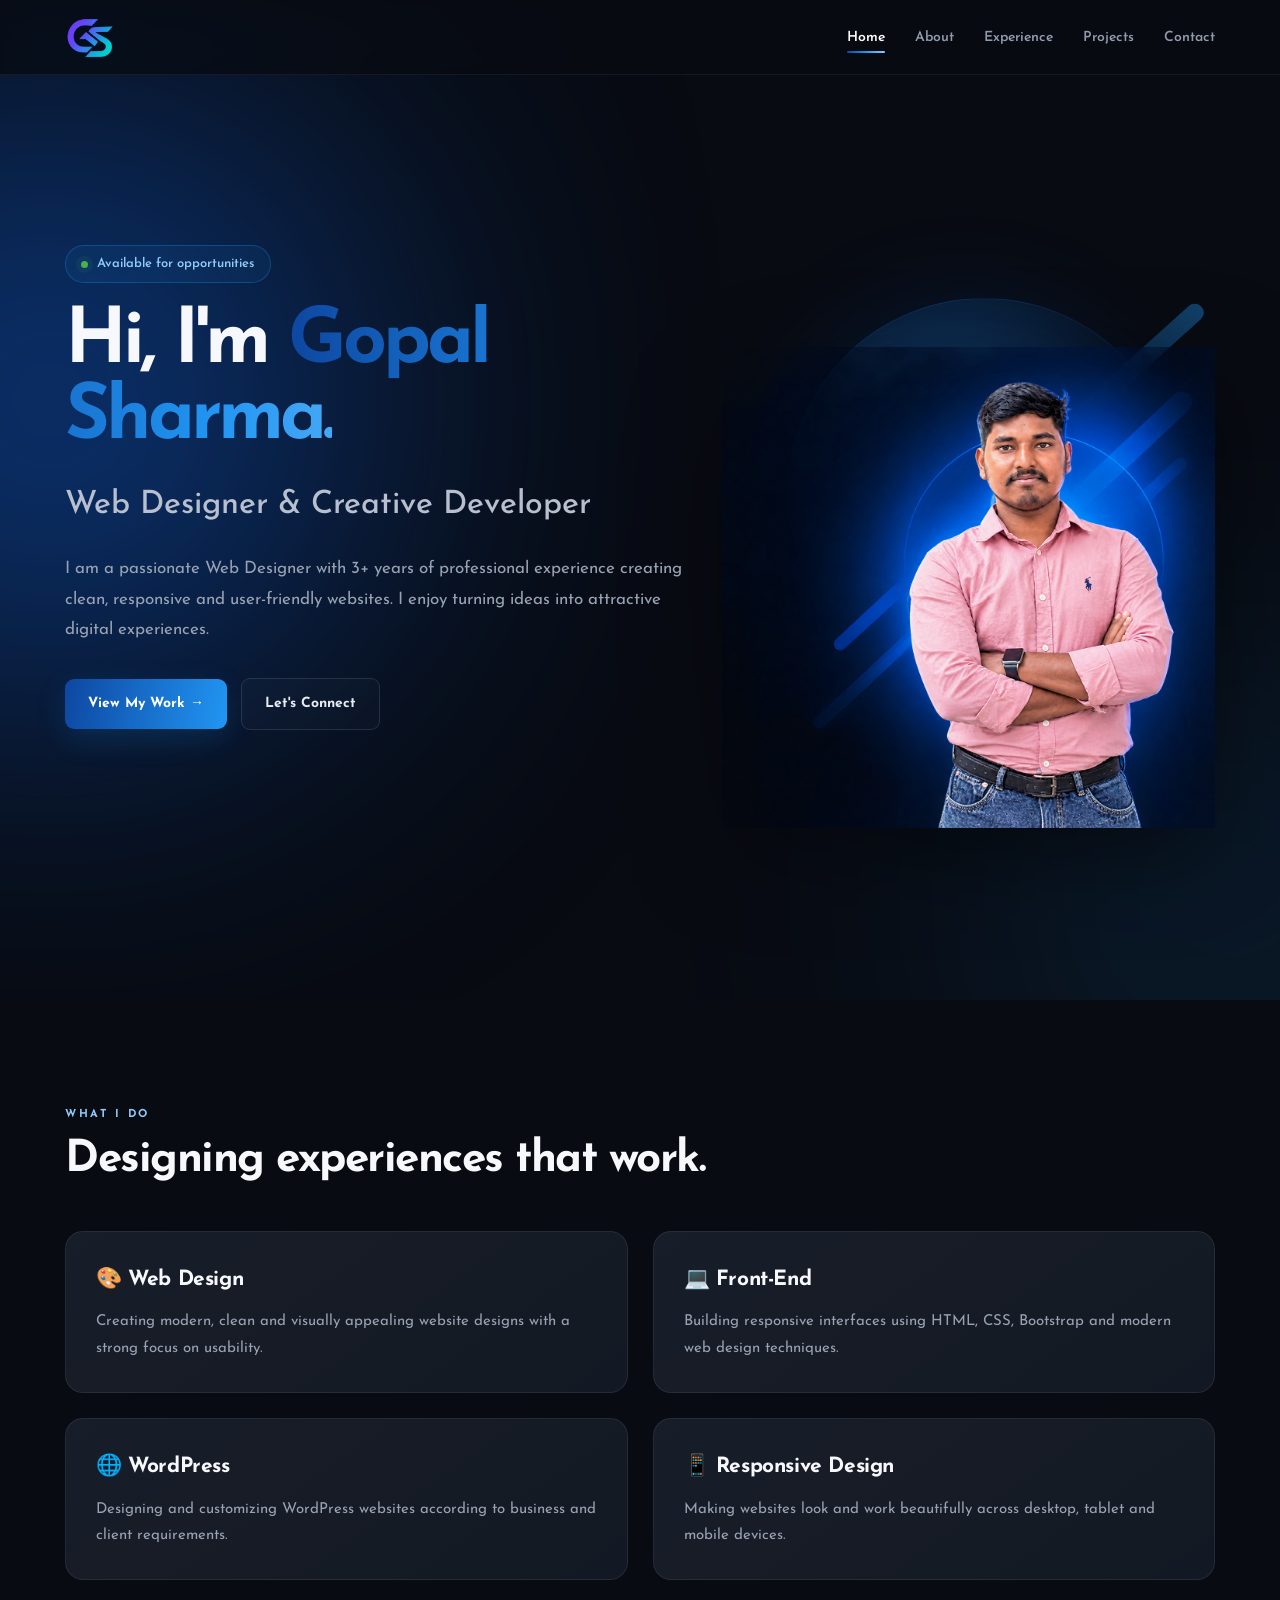
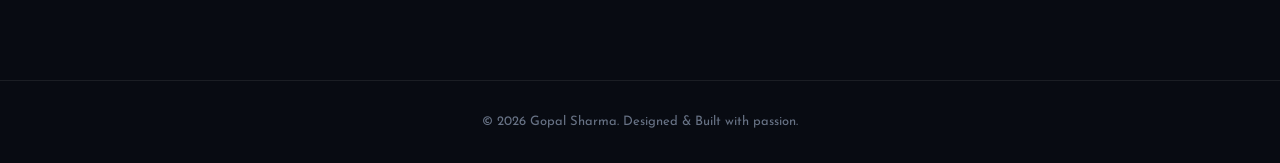
==== commit 4231dcf4: "Update index.html" ====
--- a/index.html
+++ b/index.html
@@ -63,7 +63,7 @@
             <div class="hero_img">
                 <div class="hero_img_glow"></div>
                 <img
-                    src="assets/gopal-hero.png"
+                    src="hero.png"
                     alt="Gopal Sharma - Web Designer"
                 >
             </div>
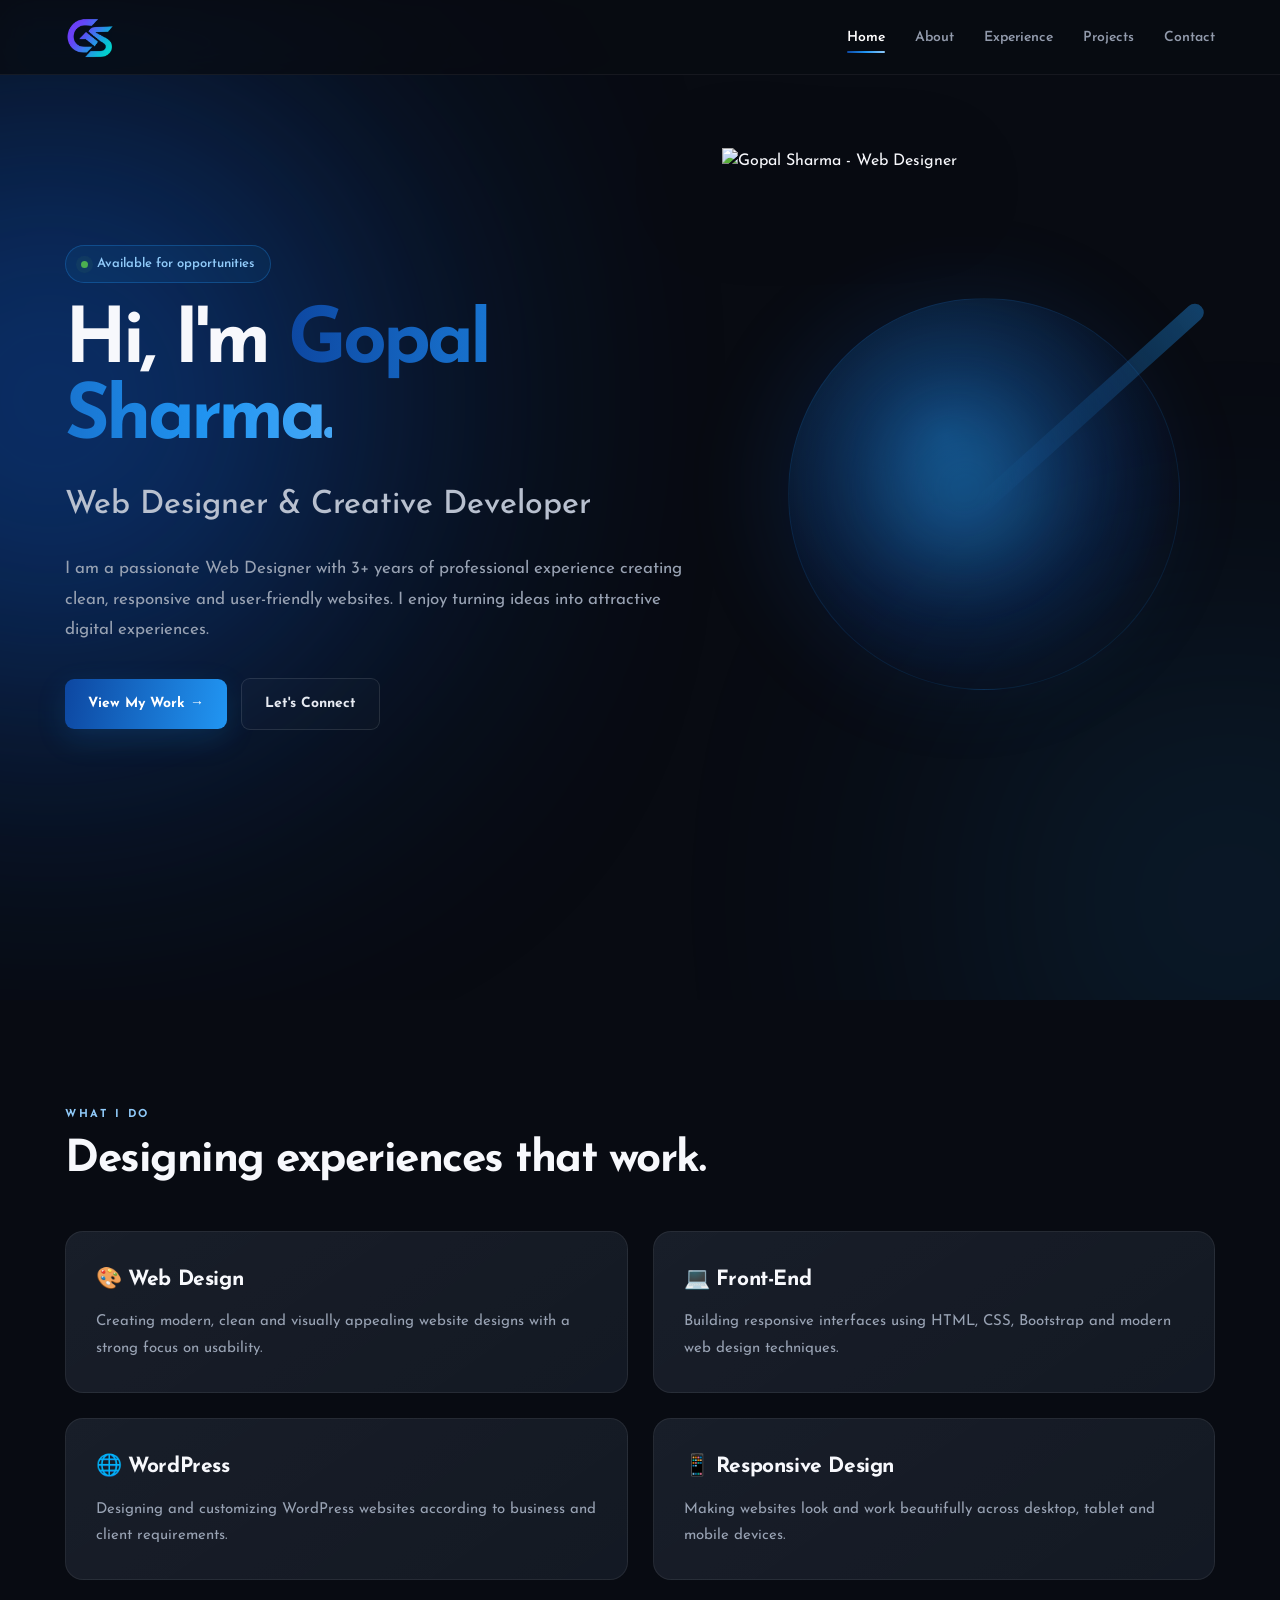
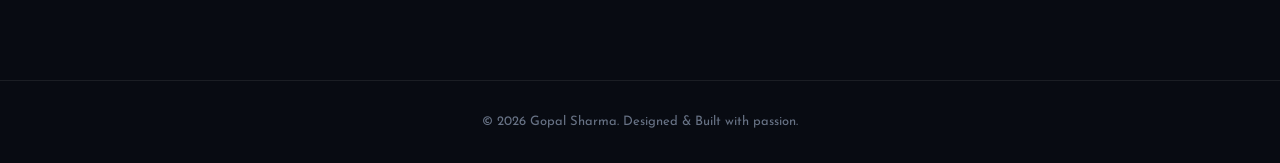
==== commit cfeb87e3: "Update index.html" ====
--- a/index.html
+++ b/index.html
@@ -63,7 +63,7 @@
             <div class="hero_img">
                 <div class="hero_img_glow"></div>
                 <img
-                    src="hero.png"
+                    src="hero1.png"
                     alt="Gopal Sharma - Web Designer"
                 >
             </div>
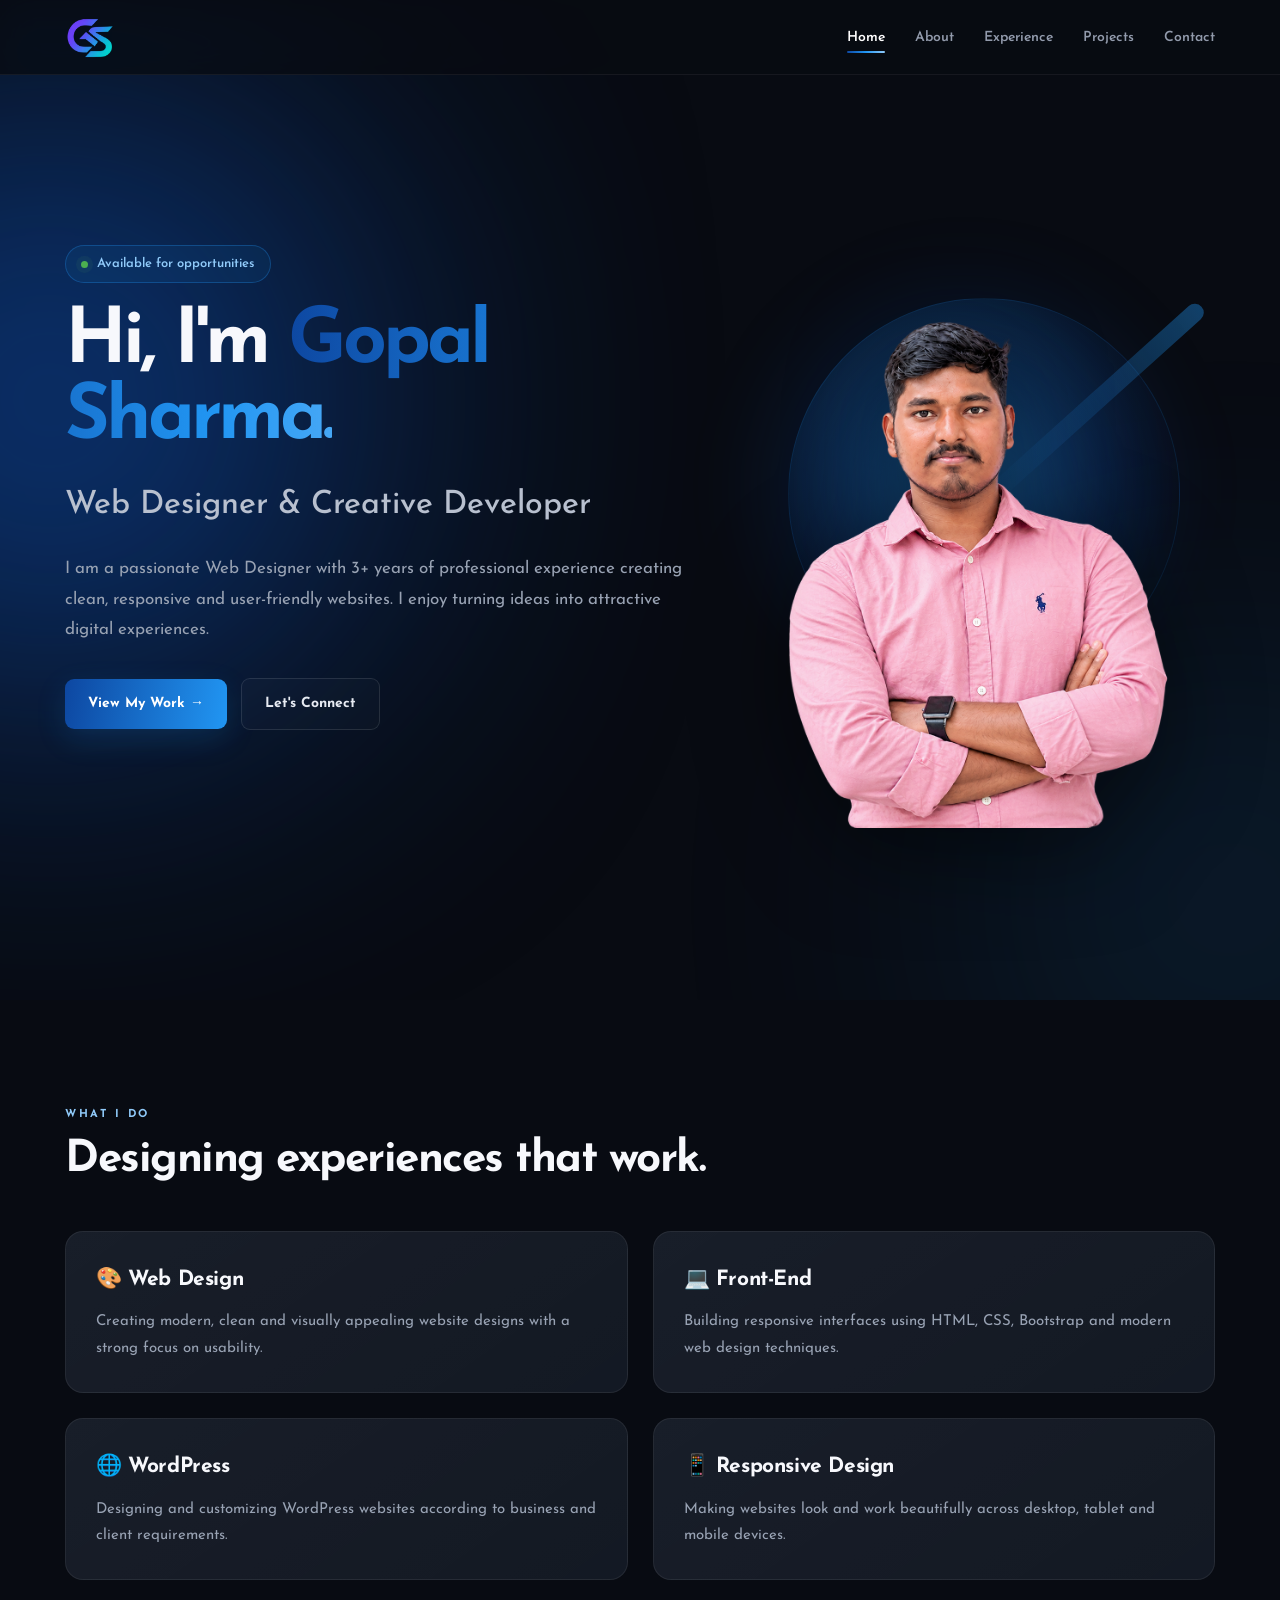
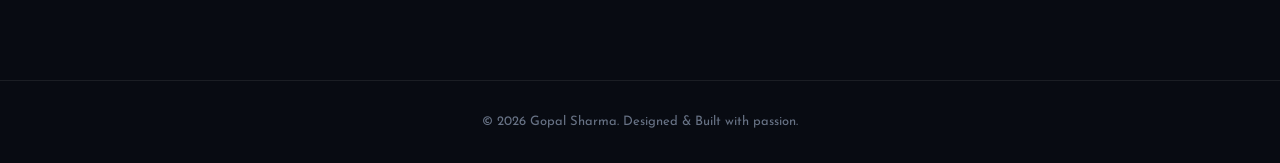
==== commit 0dd5e29c: "Update index.html" ====
--- a/index.html
+++ b/index.html
@@ -63,7 +63,7 @@
             <div class="hero_img">
                 <div class="hero_img_glow"></div>
                 <img
-                    src="hero1.png"
+                    src="hero.png"
                     alt="Gopal Sharma - Web Designer"
                 >
             </div>
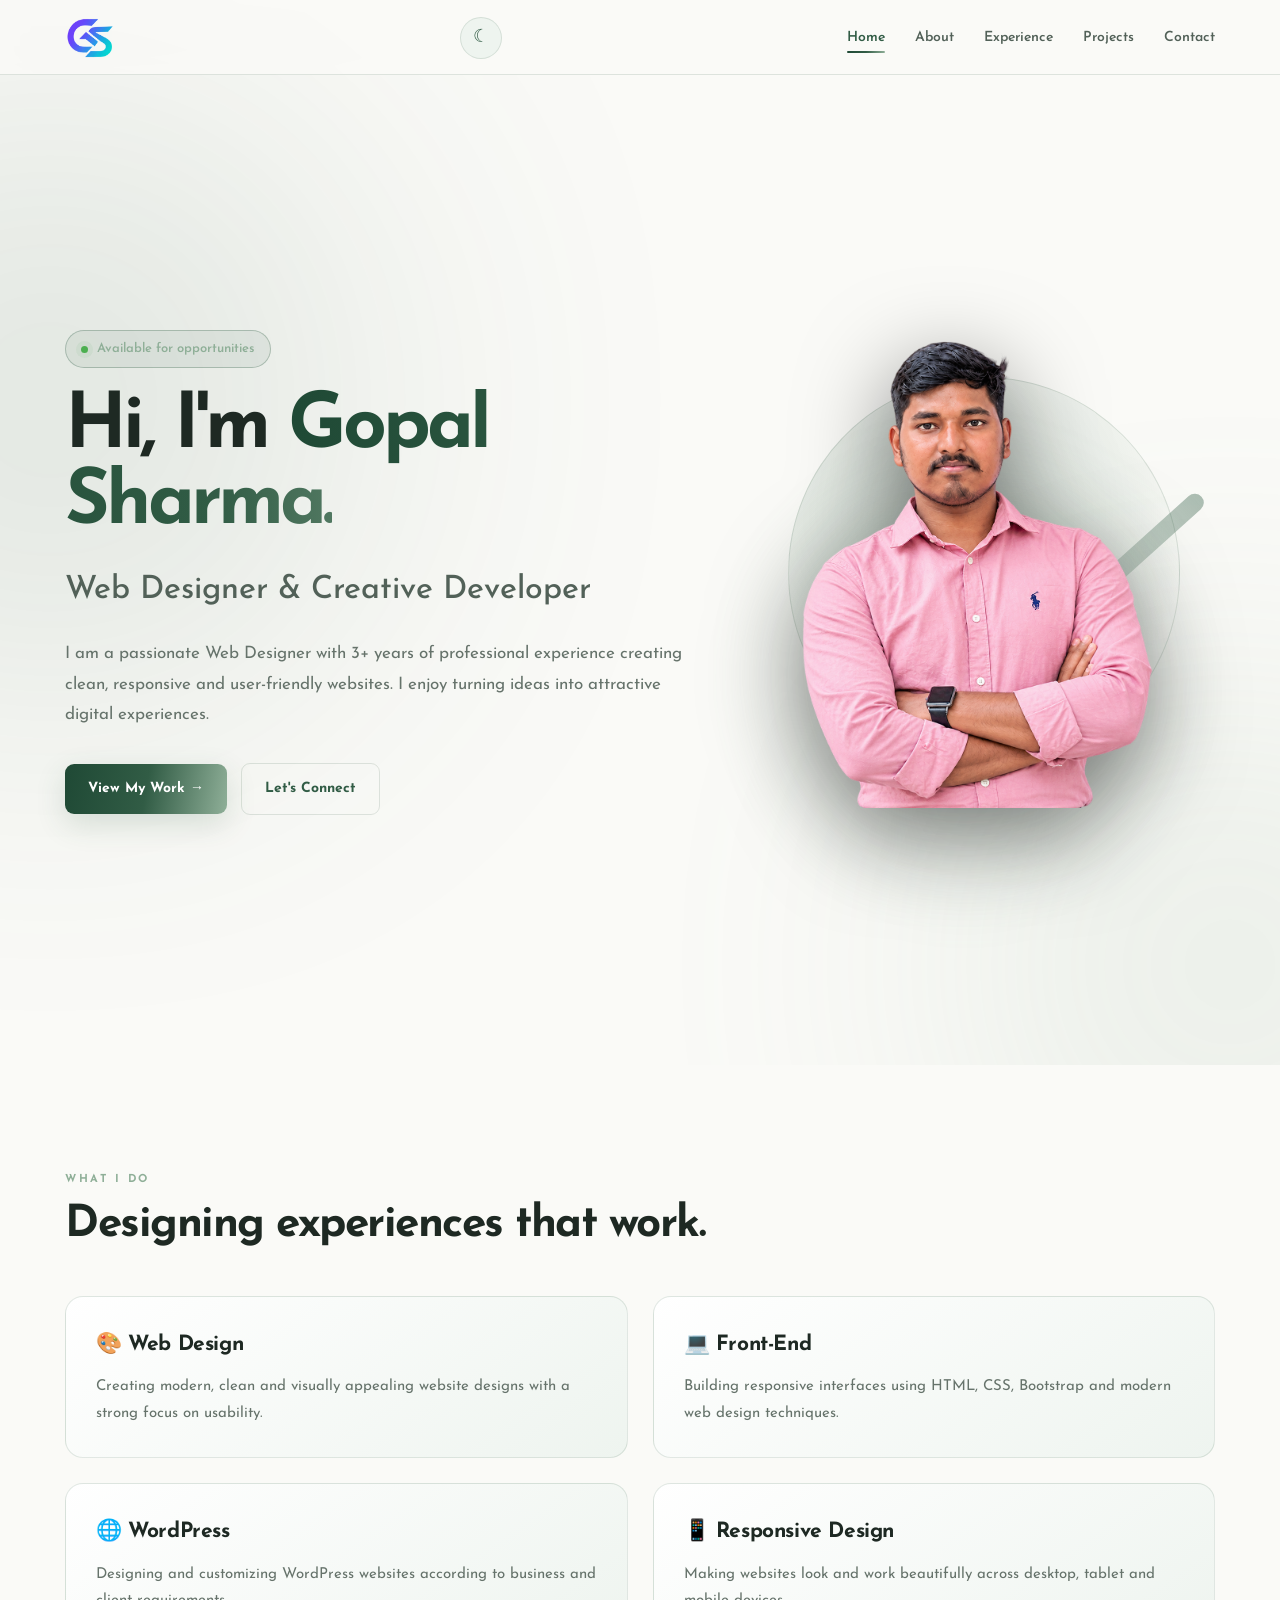
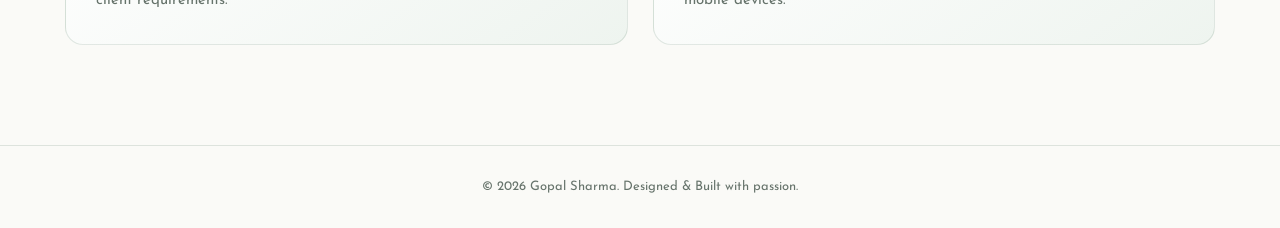
==== commit 741f6b41: "Update index.html" ====
--- a/index.html
+++ b/index.html
@@ -9,13 +9,25 @@
 </head>
 
 <body>
-
 <nav class="navbar">
     <div class="container nav-inner">
-        <a href="index.html" class="logo"><img src="Logo.png"></a>
+        <a href="index.html" class="logo">
+            <img src="Logo.png" alt="Gopal Sharma">
+        </a>
+        <div class="nav-actions">
+            <!-- Theme Toggle -->
+            <button class="theme-toggle"
+                    id="theme-toggle"
+                    type="button"
+                    aria-label="Toggle dark mode">
+                <span class="theme-icon">☾</span>
+            </button>
 
-        <button class="menu-btn">☰</button>
-
+            <!-- Mobile Menu -->
+            <button class="menu-btn"
+                    type="button"
+                    aria-label="Open menu">☰</button>
+        </div>
         <ul class="nav-links">
             <li><a href="index.html" class="active">Home</a></li>
             <li><a href="about.html">About</a></li>
@@ -23,6 +35,7 @@
             <li><a href="projects.html">Projects</a></li>
             <li><a href="contact.html">Contact</a></li>
         </ul>
+
     </div>
 </nav>
 
--- a/style.css
+++ b/style.css
@@ -6,27 +6,31 @@
 ========================================================= */
 
 :root {
-    --bg: #080b12;
-    --bg-soft: #0b1018;
-
-    --card: #101621;
-    --card2: #141b28;
-
-    --text: #f7f8fc;
-    --muted: #98a2b3;
-    --muted-light: #b8c0cf;
-
-    --primary: #2196f3;
-    --primary-dark: #0d47a1;
-    --secondary: #90caf9;
-
-    --border: rgba(255, 255, 255, 0.08);
+    --bg: #FAFAF7;
+    --bg-soft: #F4F7F3;
+
+    --card: #FFFFFF;
+    --card2: #EEF4EF;
+
+    --text: #1E2923;
+    --muted: #66736B;
+    --muted-light: #526158;
+
+    --primary: #315C45;
+    --primary-dark: #1F4935;
+    --secondary: #8FAF98;
+
+    --border: rgba(49, 92, 69, 0.14);
+
+    --nav-bg: rgba(250, 250, 247, 0.88);
+    --input-bg: #F4F7F3;
+    --shadow: 0 20px 50px rgba(31, 73, 53, 0.10);
 
     --gradient: linear-gradient(
         100deg,
-        #0d47a1 0%,
-        #2196f3 50%,
-        #90caf9 100%
+        #1F4935 0%,
+        #315C45 50%,
+        #8FAF98 100%
     );
 
     --max-width: 1150px;
@@ -34,6 +38,93 @@
     --nav-height: 75px;
 }
 
+/* =========================================================
+   DARK THEME
+========================================================= */
+
+[data-theme="dark"] {
+    --bg: #101713;
+    --bg-soft: #141D18;
+
+    --card: #18231D;
+    --card2: #1E2D24;
+
+    --text: #F1F5F1;
+    --muted: #AAB8AF;
+    --muted-light: #C2CEC6;
+
+    --primary: #7FA98B;
+    --primary-dark: #5F8C70;
+    --secondary: #A8C1AE;
+
+    --border: rgba(168, 193, 174, 0.14);
+
+    --nav-bg: rgba(16, 23, 19, 0.88);
+    --input-bg: #18231D;
+    --shadow: 0 20px 50px rgba(0, 0, 0, 0.28);
+
+    --gradient: linear-gradient(
+        100deg,
+        #5F8C70 0%,
+        #7FA98B 50%,
+        #A8C1AE 100%
+    );
+
+    color-scheme: dark;
+}
+
+:root {
+    color-scheme: light;
+}
+
+
+
+/* =========================================================
+   THEME TOGGLE
+========================================================= */
+
+.nav-actions {
+    display: flex;
+    align-items: center;
+    gap: 12px;
+}
+
+.theme-toggle {
+    width: 42px;
+    height: 42px;
+    display: grid;
+    place-items: center;
+    border: 1px solid var(--border);
+    border-radius: 50%;
+    background: var(--card2);
+    color: var(--primary);
+    font-size: 18px;
+    cursor: pointer;
+    transition: background .3s ease, color .3s ease, transform .3s ease, border-color .3s ease;
+}
+
+.theme-toggle:hover {
+    background: var(--primary);
+    color: #FFFFFF;
+    border-color: var(--primary);
+    transform: rotate(15deg) scale(1.05);
+}
+
+.theme-icon {
+    line-height: 1;
+}
+
+body,
+.navbar,
+.card,
+.btn-outline,
+.theme-toggle,
+.nav-links,
+.contact-form input,
+.contact-form textarea,
+.skill {
+    transition: background-color .35s ease, background .35s ease, color .35s ease, border-color .35s ease, box-shadow .35s ease;
+}
 
 /* =========================================================
    RESET
@@ -67,7 +158,7 @@
 
 body::selection {
     background: var(--primary);
-    color: #fff;
+    color: #FFFFFF;
 }
 
 a {
@@ -141,21 +232,15 @@
 
 .navbar {
     position: fixed;
-
     top: 0;
     left: 0;
-
     width: 100%;
     height: var(--nav-height);
-
     z-index: 1000;
-
-    background: rgba(8, 11, 18, 0.82);
-
+    background: var(--nav-bg);
     backdrop-filter: blur(20px);
     -webkit-backdrop-filter: blur(20px);
-
-    border-bottom: 1px solid rgba(255, 255, 255, 0.06);
+    border-bottom: 1px solid var(--border);
 }
 
 .nav-inner {
@@ -196,7 +281,7 @@
     transform: scale(1.05);
 
     filter:
-        drop-shadow(0 0 10px rgba(33, 150, 243, 0.35));
+        drop-shadow(0 0 10px rgba(49, 92, 69, 0.25));
 }
 
 
@@ -213,12 +298,9 @@
 
 .nav-links a {
     position: relative;
-
-    color: #929bac;
-
+    color: var(--muted-light);
     font-size: 14px;
     font-weight: 600;
-
     transition:
         color 0.25s ease,
         transform 0.25s ease;
@@ -226,25 +308,19 @@
 
 .nav-links a::after {
     content: "";
-
     position: absolute;
-
     left: 0;
     bottom: -8px;
-
     width: 0;
     height: 2px;
-
     border-radius: 5px;
-
     background: var(--gradient);
-
     transition: width 0.3s ease;
 }
 
 .nav-links a:hover,
 .nav-links a.active {
-    color: #fff;
+    color: var(--primary);
 }
 
 .nav-links a:hover::after,
@@ -257,23 +333,17 @@
 
 .menu-btn {
     display: none;
-
     border: 0;
     outline: 0;
-
     background: transparent;
-
-    color: #fff;
-
+    color: var(--primary);
     font-size: 28px;
-
     cursor: pointer;
-
     transition: 0.3s ease;
 }
 
 .menu-btn:hover {
-    color: var(--primary);
+    color: var(--primary-dark);
     transform: scale(1.05);
 }
 
@@ -284,17 +354,13 @@
 
 .hero {
     position: relative;
-
     min-height: 100vh;
-
     display: flex;
     align-items: center;
-
     overflow: hidden;
-
     isolation: isolate;
-
     padding-top: var(--nav-height);
+    padding: 160px 0 80px;
 }
 
 
@@ -302,78 +368,48 @@
 
 .hero::before {
     content: "";
-
     position: absolute;
-
     width: 600px;
     height: 600px;
-
     left: -250px;
     top: 100px;
-
-    background: #0d47a1;
-
+    background: var(--primary);
     filter: blur(160px);
-
-    opacity: 0.8;
-
+    opacity: 0.14;
     border-radius: 50%;
-
     z-index: -2;
-
     animation: blueGlow 8s ease-in-out infinite alternate;
 }
-
-
-/* RIGHT BLUE GLOW */
 
 .hero::after {
     content: "";
-
     position: absolute;
-
     width: 500px;
     height: 500px;
-
     right: -200px;
     bottom: -150px;
-
-    background: #2196f3;
-
-    opacity: 0.15;
-
+    background: var(--secondary);
+    opacity: 0.18;
     filter: blur(150px);
-
     border-radius: 50%;
-
     z-index: -2;
-
     animation: cyanGlow 9s ease-in-out infinite alternate;
 }
-
-
 /* =========================================================
    HERO TWO COLUMN
 ========================================================= */
 
 .hero-img-content {
     width: 100%;
-
     min-height: calc(100vh - var(--nav-height));
-
     display: grid;
-
     grid-template-columns:
         minmax(0, 1.12fr)
         minmax(400px, 0.88fr);
-
     align-items: center;
-
     gap: 30px;
-
     position: relative;
 }
-
 
 /* =========================================================
    HERO CONTENT - LEFT
@@ -381,50 +417,38 @@
 
 .hero-content {
     position: relative;
-
     z-index: 5;
-
     width: 100%;
     max-width: 720px;
-
-    padding: 50px 0;
-
     animation:
         heroReveal 1s
         cubic-bezier(.22, 1, .36, 1)
         both;
 }
 
-
 /* =========================================================
    BADGE
 ========================================================= */
 
 .badge {
     display: inline-flex;
-
     align-items: center;
-
     padding: 7px 15px;
-
-    border: 1px solid rgba(33, 150, 243, 0.30);
-
+    border: 1px solid rgba(49, 92, 69, 0.30);
     border-radius: 30px;
-
     color: var(--secondary);
-
-    background: rgba(33, 150, 243, 0.08);
-
+    background: rgba(49, 92, 69, 0.08);
     font-size: 13px;
     font-weight: 600;
-
     margin-bottom: 22px;
-
     animation:
         badgeReveal 0.8s
         ease 0.15s both;
 }
-
+.project-image img {
+    height: 250px;
+    object-fit: cover;
+}
 .badge::before {
     content: "";
 
@@ -471,23 +495,18 @@
     background:
         linear-gradient(
             90deg,
-            #0d47a1,
-            #2196f3,
-            #90caf9,
-            #2196f3,
-            #0d47a1
+            #1F4935,
+            #315C45,
+            #8FAF98,
+            #315C45,
+            #1F4935
         );
-
     background-size: 300% 100%;
-
     -webkit-background-clip: text;
     -webkit-text-fill-color: transparent;
-
     background-clip: text;
-
     animation: gradientMove 6s ease infinite;
 }
-
 
 /* =========================================================
    HERO SUBTITLE
@@ -514,13 +533,9 @@
 
 .hero p {
     max-width: 680px;
-
     color: var(--muted);
-
     font-size: 17px;
-
     line-height: 1.8;
-
     animation:
         headingReveal 0.9s
         ease 0.5s both;
@@ -533,15 +548,10 @@
 
 .buttons {
     display: flex;
-
     align-items: center;
-
     gap: 14px;
-
     margin-top: 32px;
-
     flex-wrap: wrap;
-
     animation:
         headingReveal 0.9s
         ease 0.6s both;
@@ -549,22 +559,14 @@
 
 .btn {
     position: relative;
-
     padding: 13px 23px;
-
     border-radius: 9px;
-
     font-size: 14px;
-
     font-weight: 700;
-
     display: inline-flex;
-
     align-items: center;
     justify-content: center;
-
     overflow: hidden;
-
     transition:
         transform 0.3s ease,
         box-shadow 0.3s ease,
@@ -577,29 +579,18 @@
 
 .btn-primary {
     background:
-        linear-gradient(
-            100deg,
-            #0d47a1,
-            #2196f3
-        );
-
-    color: #fff;
-
-    box-shadow:
-        0 10px 30px rgba(33, 150, 243, 0.16);
+        var(--gradient);
+    color: #FFFFFF;
+    box-shadow: 0 10px 30px rgba(49, 92, 69, 0.16);
 }
 
 .btn-primary::before {
     content: "";
-
     position: absolute;
-
     top: 0;
     left: -120%;
-
     width: 70%;
     height: 100%;
-
     background:
         linear-gradient(
             90deg,
@@ -607,9 +598,7 @@
             rgba(255, 255, 255, 0.20),
             transparent
         );
-
     transform: skewX(-20deg);
-
     transition: left 0.6s ease;
 }
 
@@ -619,33 +608,26 @@
 
 .btn-primary:hover {
     transform: translateY(-4px);
-
     box-shadow:
-        0 18px 40px rgba(33, 150, 243, 0.28);
+        0 18px 40px rgba(49, 92, 69, 0.25);
 }
 
 
 /* OUTLINE BUTTON */
 
 .btn-outline {
-    border: 1px solid rgba(255, 255, 255, 0.11);
-
-    color: #e6eaf2;
-
-    background: rgba(255, 255, 255, 0.02);
+    border: 1px solid var(--border);
+    color: var(--primary);
+    background: transparent;
 }
 
 .btn-outline:hover {
     transform: translateY(-4px);
-
-    border-color: rgba(33, 150, 243, 0.55);
-
-    background: rgba(33, 150, 243, 0.06);
-
+    border-color: var(--primary);
+    background: var(--card2);
     box-shadow:
-        0 12px 30px rgba(33, 150, 243, 0.08);
-}
-
+        0 12px 30px rgba(49, 92, 69, 0.10);
+}
 
 /* =========================================================
    HERO IMAGE - RIGHT
@@ -653,24 +635,17 @@
 
 .hero_img {
     position: relative;
-
     width: 100%;
-
-    height: 680px;
-
+    height: 470px;
     display: flex;
-
-    align-items: flex-end;
+    align-items: center;
     justify-content: center;
-
     z-index: 3;
-
     animation:
         heroImageReveal 1s
         cubic-bezier(.22, 1, .36, 1)
         0.15s both;
 }
-
 
 /* IMAGE */
 
@@ -712,7 +687,7 @@
         )
         drop-shadow(
             0 0 30px
-            rgba(33, 150, 243, 0.15)
+            rgba(49, 92, 69, 0.15)
         );
 }
 
@@ -723,27 +698,20 @@
 
 .hero_img_glow {
     position: absolute;
-
     width: 480px;
     height: 480px;
-
     right: 10px;
     top: 100px;
-
     border-radius: 50%;
-
     background:
         radial-gradient(
             circle,
-            rgba(33, 150, 243, 0.40) 0%,
-            rgba(13, 71, 161, 0.20) 35%,
+            rgba(49, 92, 69, 0.25) 0%,
+            rgba(143, 175, 152, 0.18) 35%,
             transparent 72%
         );
-
     filter: blur(25px);
-
     z-index: 1;
-
     animation:
         imageGlow 5s ease-in-out infinite alternate;
 }
@@ -755,32 +723,35 @@
 
 .hero_img::before {
     content: "";
-
     position: absolute;
-
     width: 390px;
     height: 390px;
-
     right: 35px;
-    top: 150px;
-
+    top: 50%;
     border-radius: 50%;
-
-    background:
-        radial-gradient(
-            circle at 40% 35%,
-            rgba(33, 150, 243, 0.35),
-            rgba(13, 71, 161, 0.10) 55%,
-            transparent 72%
-        );
-
-    border:
-        1px solid
-        rgba(33, 150, 243, 0.12);
-
+    background: radial-gradient(
+        circle at 40% 35%,
+        rgba(49, 92, 69, 0.22),
+        rgba(143, 175, 152, 0.10) 55%,
+        transparent 72%
+    );
+    border: 1px solid var(--border);
     z-index: 0;
-}
-
+    transform: translateY(-50%);
+   animation: hex-scroll 5s linear infinite;
+   transform-origin: 0px 0px;
+}
+
+@keyframes hex-scroll {
+  from {
+    transform: rotate(179.858074deg);
+  }
+
+  to {
+    transform: rotate(539.858074deg);
+    /* +360 */
+  }
+  }
 
 /* =========================================================
    IMAGE DECORATIVE LINE
@@ -803,8 +774,8 @@
         linear-gradient(
             90deg,
             transparent,
-            rgba(33, 150, 243, 0.25),
-            rgba(33, 150, 243, 0.60)
+            rgba(49, 92, 69, 0.25),
+            rgba(49, 92, 69, 0.60)
         );
 
     transform: rotate(-42deg);
@@ -836,7 +807,7 @@
     background:
         radial-gradient(
             circle at 80% 30%,
-            rgba(33, 150, 243, 0.15),
+            rgba(49, 92, 69, 0.15),
             transparent 30%
         );
 }
@@ -907,86 +878,53 @@
 .card {
     position: relative;
 
-    background:
-        linear-gradient(
-            145deg,
-            rgba(255, 255, 255, 0.035),
-            rgba(255, 255, 255, 0.01)
-        ),
-        var(--card);
-
-    border:
-        1px solid
-        rgba(255, 255, 255, 0.07);
-
+    background: linear-gradient(145deg, var(--card), var(--card2));
+    border: 1px solid var(--border);
     border-radius: 18px;
-
     padding: 30px;
-
     overflow: hidden;
-
     opacity: 0;
-
     animation:
         cardReveal 0.7s ease forwards;
-
     transition:
         transform 0.35s ease,
         border-color 0.35s ease,
         box-shadow 0.35s ease;
 }
 
+.card:hover {
+    transform: translateY(-8px);
+    border-color:
+        rgba(49, 92, 69, 0.35);
+    box-shadow: var(--shadow);
+}
+
 .card::before {
     content: "";
-
     position: absolute;
-
     top: 0;
     left: 0;
-
     width: 100%;
     height: 2px;
-
     background: var(--gradient);
-
     transform: scaleX(0);
-
     transform-origin: left;
-
     transition: transform 0.4s ease;
 }
-
 .card:hover::before {
     transform: scaleX(1);
 }
-
-.card:hover {
-    transform: translateY(-8px);
-
-    border-color:
-        rgba(33, 150, 243, 0.40);
-
-    box-shadow:
-        0 20px 50px rgba(0, 0, 0, 0.30),
-        0 0 35px rgba(33, 150, 243, 0.07);
-}
-
 .card h3 {
     font-size: 21px;
-
     margin-bottom: 12px;
-
     letter-spacing: -0.4px;
 }
 
 .card p {
     color: var(--muted);
-
     font-size: 15px;
-
     line-height: 1.75;
 }
-
 
 /* =========================================================
    ABOUT
@@ -1024,13 +962,13 @@
 }
 
 .info-list li span:first-child {
-    color: #707b8e;
+    color: var(--muted);
 }
 
 .info-list li span:last-child {
     text-align: right;
 
-    color: #e5e9f1;
+    color: var(--text);
 
     font-weight: 500;
 }
@@ -1058,7 +996,7 @@
 
     border-radius: 30px;
 
-    color: #d6dce7;
+    color: var(--text);
 
     font-size: 14px;
 
@@ -1073,12 +1011,12 @@
 
 .skill:hover {
     border-color:
-        rgba(33, 150, 243, 0.45);
-
-    color: #fff;
+        rgba(49, 92, 69, 0.45);
+
+    color: #FFFFFF;
 
     background:
-        rgba(33, 150, 243, 0.06);
+        rgba(49, 92, 69, 0.06);
 
     transform: translateY(-3px);
 }
@@ -1092,7 +1030,7 @@
     max-width: 850px;
 
     border-left:
-        2px solid #252d3c;
+        2px solid var(--border);
 
     padding-left: 35px;
 }
@@ -1120,7 +1058,7 @@
 
     box-shadow:
         0 0 0 6px var(--bg),
-        0 0 18px rgba(33, 150, 243, 0.45);
+        0 0 18px rgba(49, 92, 69, 0.45);
 }
 
 .timeline-item h3 {
@@ -1169,8 +1107,7 @@
 
 .project h3 {
     font-size: 23px;
-
-    margin: 12px 0;
+    margin: 0px 0 12px;
 }
 
 .project p {
@@ -1214,31 +1151,21 @@
 .contact-icon {
     width: 45px;
     height: 45px;
-
     flex-shrink: 0;
-
     border-radius: 10px;
-
-    background:
-        rgba(33, 150, 243, 0.10);
-
+    background: rgba(49, 92, 69, 0.08);
     display: grid;
-
     place-items: center;
-
     color: var(--primary);
-
-    border:
-        1px solid
-        rgba(33, 150, 243, 0.10);
+    border: 1px solid var(--border);
 }
 
 .contact-item small {
-    color: #687488;
+    color: var(--muted);
 }
 
 .contact-item p {
-    color: #e5e8ef;
+    color: var(--text);
 
     font-size: 14px;
 }
@@ -1252,7 +1179,7 @@
 .contact-form textarea {
     width: 100%;
 
-    background: var(--bg-soft);
+    background: var(--input-bg);
 
     border:
         1px solid var(--border);
@@ -1261,7 +1188,7 @@
 
     padding: 14px;
 
-    color: #fff;
+    color: var(--text);
 
     margin-bottom: 15px;
 
@@ -1278,17 +1205,16 @@
 
 .contact-form input::placeholder,
 .contact-form textarea::placeholder {
-    color: #5f6b7e;
+    color: var(--muted);
 }
 
 .contact-form input:focus,
 .contact-form textarea:focus {
-    border-color:
-        rgba(33, 150, 243, 0.60);
+    border-color: var(--primary);
 
     box-shadow:
         0 0 0 3px
-        rgba(33, 150, 243, 0.08);
+        rgba(49, 92, 69, 0.08);
 }
 
 .contact-form textarea {
@@ -1310,7 +1236,7 @@
 
     text-align: center;
 
-    color: #687386;
+    color: var(--muted);
 
     font-size: 13px;
 }
@@ -1340,7 +1266,7 @@
 }
 
 ::-webkit-scrollbar-thumb {
-    background: #1e2a3a;
+    background: var(--primary-dark);
 
     border-radius: 20px;
 }
@@ -1532,7 +1458,6 @@
         grid-template-columns:
             minmax(0, 1fr)
             minmax(320px, 0.75fr);
-
         gap: 10px;
     }
 
@@ -1593,8 +1518,7 @@
 
         width: 100%;
 
-        background:
-            rgba(10, 14, 22, 0.97);
+        background: var(--nav-bg);
 
         backdrop-filter: blur(20px);
 
@@ -1635,20 +1559,14 @@
 
     .hero {
         min-height: auto;
-
         padding-top: 68px;
     }
 
     .hero-img-content {
         min-height: auto;
-
         display: flex;
-
         flex-direction: column;
-
         gap: 0;
-
-        padding: 40px 0 60px;
     }
 
 
@@ -1656,43 +1574,30 @@
 
     .hero_img {
         order: -1;
-
         width: 100%;
-
         height: 400px;
-
         margin-bottom: 10px;
     }
 
     .hero_img img {
         max-width: 350px;
     }
-
-
     /* IMAGE BACKGROUND */
-
     .hero_img_glow {
         width: 300px;
         height: 300px;
-
         top: 45px;
         right: 50%;
-
-        transform:
-            translateX(50%);
+        transform: translateX(50%);
     }
 
     .hero_img::before {
         width: 270px;
         height: 270px;
-
         top: 65px;
         right: 50%;
-
-        transform:
-            translateX(50%);
-    }
-
+        transform: translateX(50%);
+    }
     .hero_img::after {
         display: none;
     }
@@ -1702,9 +1607,6 @@
 
     .hero-content {
         max-width: 100%;
-
-        padding: 20px 0 0;
-
         text-align: center;
     }
 
@@ -1713,9 +1615,7 @@
     }
 
     .hero h1 {
-        font-size:
-            clamp(44px, 10vw, 68px);
-
+        font-size: clamp(44px, 10vw, 68px);
         letter-spacing: -3px;
     }
 
@@ -1725,19 +1625,15 @@
 
     .hero p {
         max-width: 620px;
-
         margin-left: auto;
         margin-right: auto;
-
         font-size: 15px;
     }
 
     .buttons {
         justify-content: center;
-
         gap: 10px;
     }
-
 
     /* GENERAL */
 
@@ -1758,23 +1654,18 @@
     .section-title {
         margin-bottom: 30px;
     }
-
     .section-title h2 {
         font-size: 34px;
     }
-
     .card {
         padding: 25px;
     }
-
     .timeline {
         padding-left: 25px;
     }
-
     .timeline-item::before {
         left: -33px;
     }
-
     .info-list li {
         align-items: flex-start;
     }
@@ -1820,7 +1711,6 @@
     .hero_img::before {
         width: 220px;
         height: 220px;
-
         top: 50px;
     }
 
@@ -1944,3 +1834,45 @@
         scroll-behavior: auto !important;
     }
 }
+
+/* =========================================================
+   DARK MODE REFINEMENTS
+========================================================= */
+
+[data-theme="dark"] .hero::before {
+    opacity: .16;
+}
+
+[data-theme="dark"] .hero::after {
+    opacity: .10;
+}
+
+[data-theme="dark"] .hero_img_glow {
+    background: radial-gradient(
+        circle,
+        rgba(127, 169, 139, .28) 0%,
+        rgba(168, 193, 174, .15) 35%,
+        transparent 72%
+    );
+}
+
+[data-theme="dark"] .hero_img::before {
+    border-color: rgba(168, 193, 174, .12);
+}
+
+[data-theme="dark"] .badge {
+    border-color: rgba(168, 193, 174, .28);
+    background: rgba(127, 169, 139, .10);
+}
+
+@media (max-width: 800px) {
+    .nav-actions {
+        gap: 8px;
+    }
+
+    .theme-toggle {
+        width: 38px;
+        height: 38px;
+        font-size: 16px;
+    }
+}
